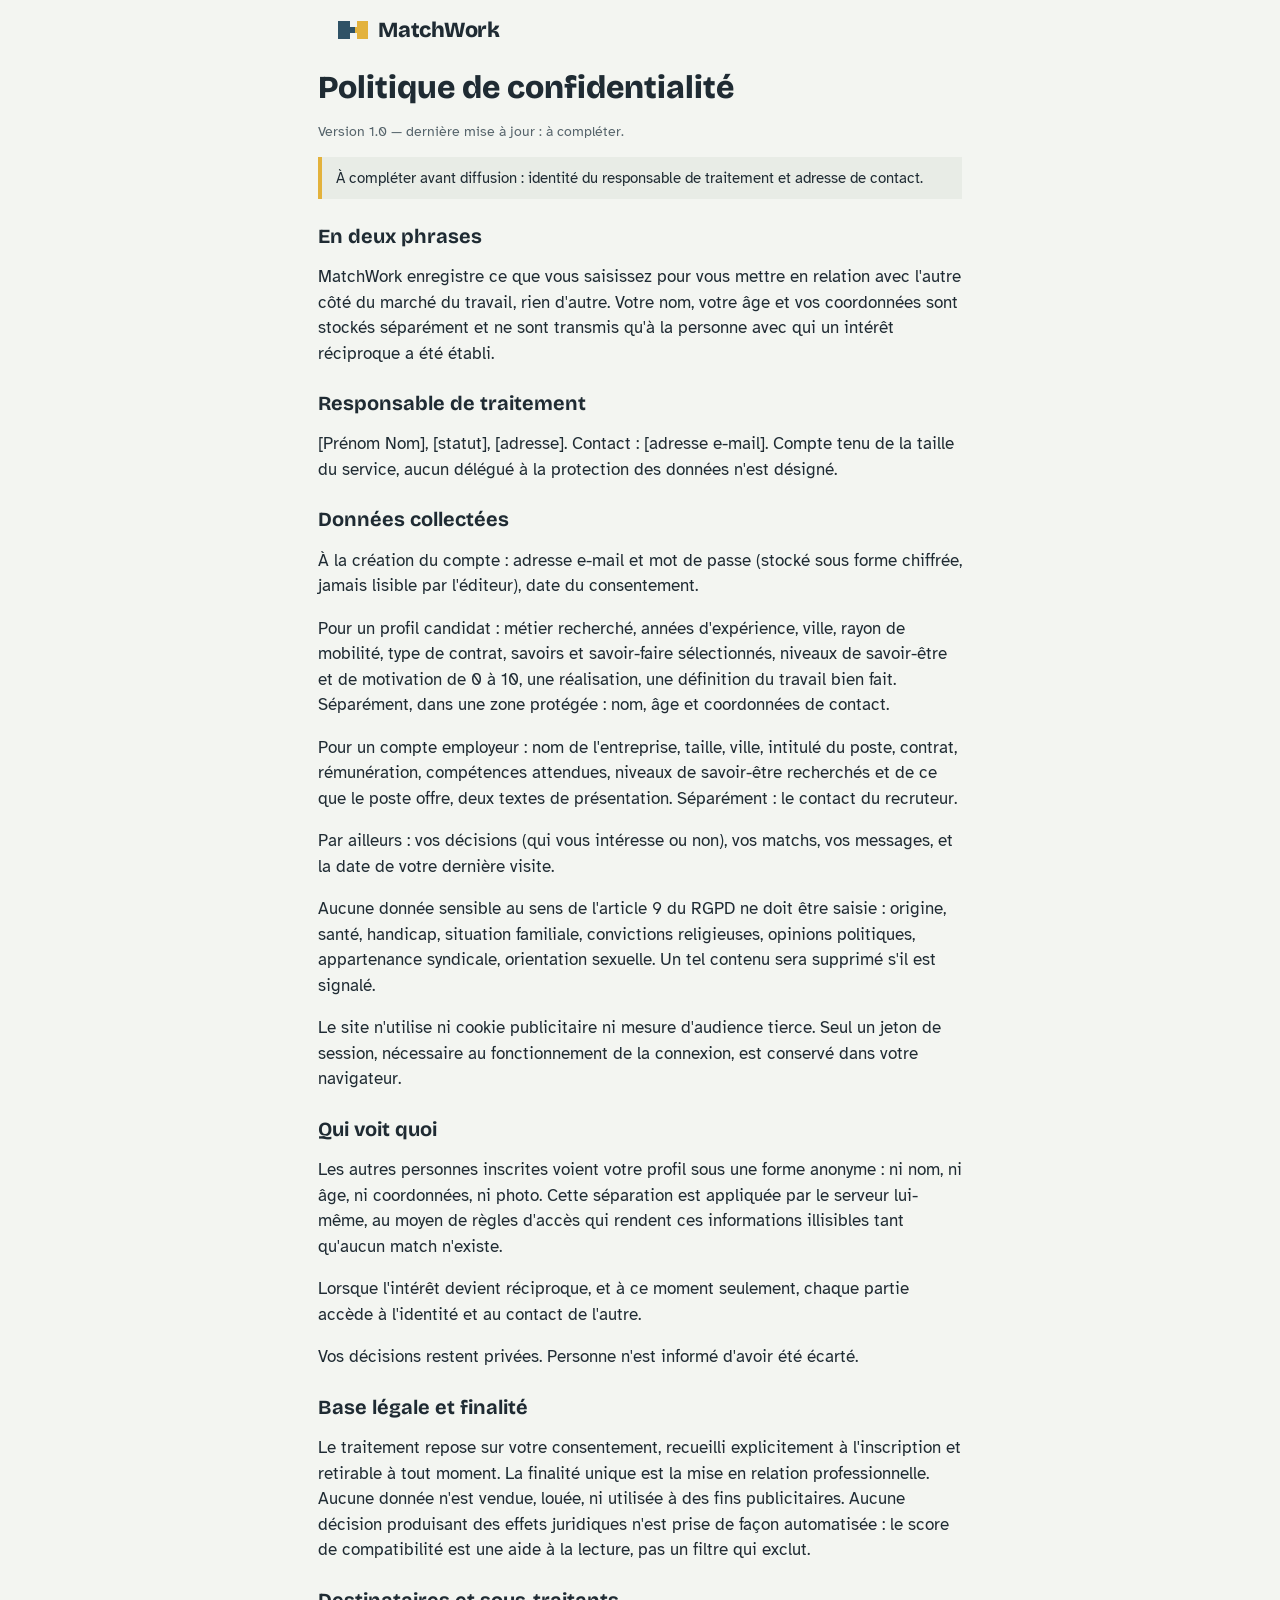
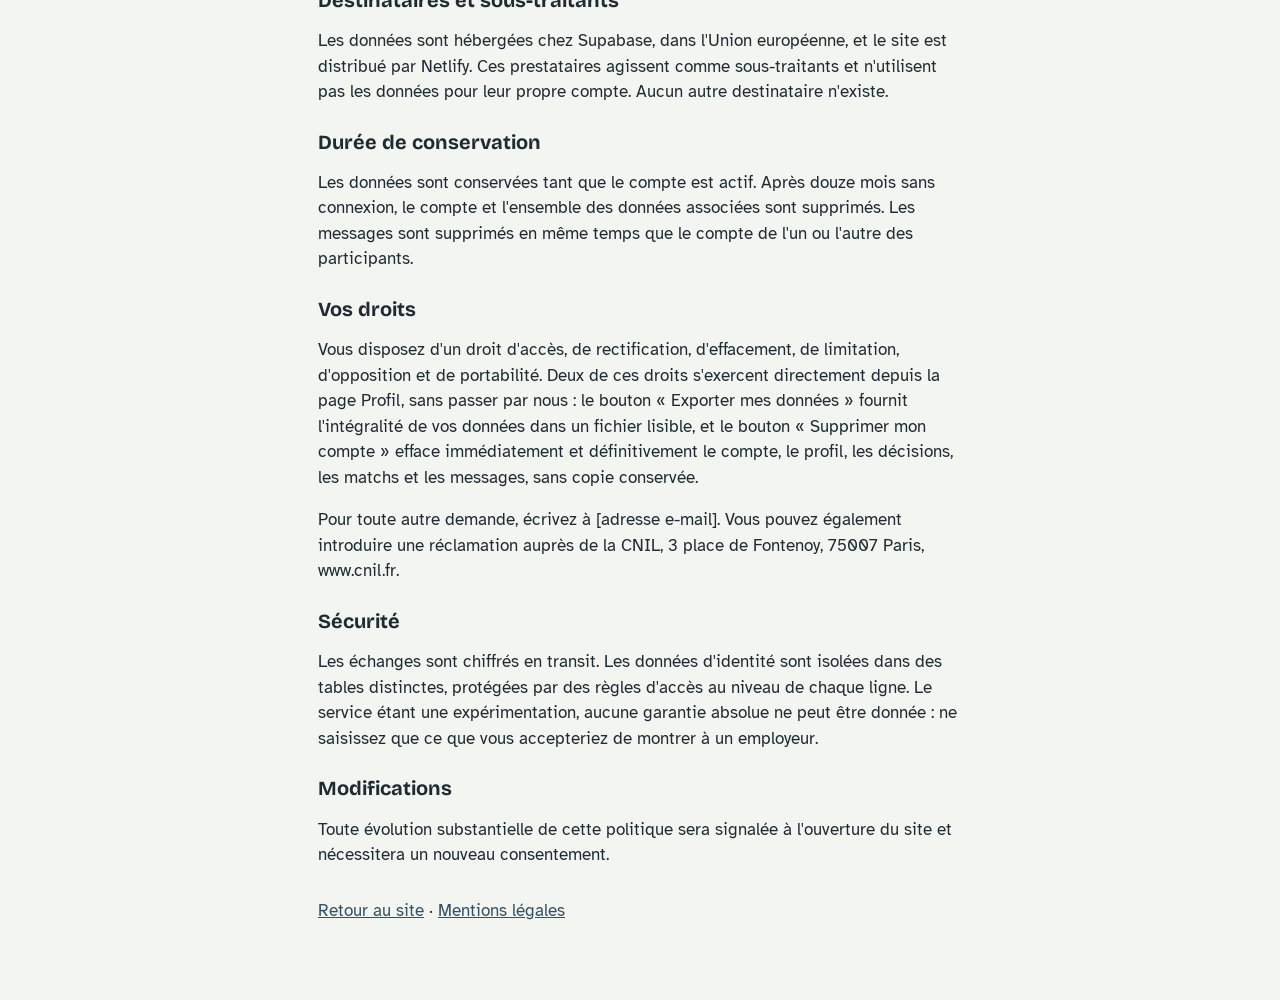
==== confidentialite.html @ 82b7e0cb "Add files via upload" ====
<!DOCTYPE html>
<html lang="fr">
<head>
<meta charset="utf-8">
<meta name="viewport" content="width=device-width, initial-scale=1, viewport-fit=cover">
<meta name="theme-color" content="#2F5266">
<title>Politique de confidentialité — MatchWork</title>
<link rel="preconnect" href="https://fonts.googleapis.com">
<link rel="preconnect" href="https://fonts.gstatic.com" crossorigin>
<link href="https://fonts.googleapis.com/css2?family=Bricolage+Grotesque:opsz,wght@12..96,700;12..96,800&family=Atkinson+Hyperlegible:wght@400;700&display=swap" rel="stylesheet">
<link rel="stylesheet" href="style.css">
</head>
<body>
<header class="bar"><a class="logo" href="index.html" style="text-decoration:none;color:inherit">
  <svg viewBox="0 0 30 22" aria-hidden="true"><path d="M0 2h12v6h5v6h-5v6H0z" fill="var(--steel)"/><path d="M30 2H19v6h-2v6h2v6h11z" fill="var(--sawdust)"/></svg>
  MatchWork</a></header>

<main class="legal">
<h1>Politique de confidentialité</h1>
<p class="maj">Version 1.0 — dernière mise à jour : <!-- DATE -->à compléter.</p>

<div class="todo">À compléter avant diffusion : identité du responsable de traitement et adresse de contact.</div>

<h2>En deux phrases</h2>
<p>MatchWork enregistre ce que vous saisissez pour vous mettre en relation avec l'autre côté du marché du travail, rien d'autre. Votre nom, votre âge et vos coordonnées sont stockés séparément et ne sont transmis qu'à la personne avec qui un intérêt réciproque a été établi.</p>

<h2>Responsable de traitement</h2>
<p>[Prénom Nom], [statut], [adresse]. Contact : [adresse e-mail]. Compte tenu de la taille du service, aucun délégué à la protection des données n'est désigné.</p>

<h2>Données collectées</h2>
<p>À la création du compte : adresse e-mail et mot de passe (stocké sous forme chiffrée, jamais lisible par l'éditeur), date du consentement.</p>
<p>Pour un profil candidat : métier recherché, années d'expérience, ville, rayon de mobilité, type de contrat, savoirs et savoir-faire sélectionnés, niveaux de savoir-être et de motivation de 0 à 10, une réalisation, une définition du travail bien fait. Séparément, dans une zone protégée : nom, âge et coordonnées de contact.</p>
<p>Pour un compte employeur : nom de l'entreprise, taille, ville, intitulé du poste, contrat, rémunération, compétences attendues, niveaux de savoir-être recherchés et de ce que le poste offre, deux textes de présentation. Séparément : le contact du recruteur.</p>
<p>Par ailleurs : vos décisions (qui vous intéresse ou non), vos matchs, vos messages, et la date de votre dernière visite.</p>
<p>Aucune donnée sensible au sens de l'article 9 du RGPD ne doit être saisie : origine, santé, handicap, situation familiale, convictions religieuses, opinions politiques, appartenance syndicale, orientation sexuelle. Un tel contenu sera supprimé s'il est signalé.</p>
<p>Le site n'utilise ni cookie publicitaire ni mesure d'audience tierce. Seul un jeton de session, nécessaire au fonctionnement de la connexion, est conservé dans votre navigateur.</p>

<h2>Qui voit quoi</h2>
<p>Les autres personnes inscrites voient votre profil sous une forme anonyme : ni nom, ni âge, ni coordonnées, ni photo. Cette séparation est appliquée par le serveur lui-même, au moyen de règles d'accès qui rendent ces informations illisibles tant qu'aucun match n'existe.</p>
<p>Lorsque l'intérêt devient réciproque, et à ce moment seulement, chaque partie accède à l'identité et au contact de l'autre.</p>
<p>Vos décisions restent privées. Personne n'est informé d'avoir été écarté.</p>

<h2>Base légale et finalité</h2>
<p>Le traitement repose sur votre consentement, recueilli explicitement à l'inscription et retirable à tout moment. La finalité unique est la mise en relation professionnelle. Aucune donnée n'est vendue, louée, ni utilisée à des fins publicitaires. Aucune décision produisant des effets juridiques n'est prise de façon automatisée : le score de compatibilité est une aide à la lecture, pas un filtre qui exclut.</p>

<h2>Destinataires et sous-traitants</h2>
<p>Les données sont hébergées chez Supabase, dans l'Union européenne, et le site est distribué par Netlify. Ces prestataires agissent comme sous-traitants et n'utilisent pas les données pour leur propre compte. Aucun autre destinataire n'existe.</p>

<h2>Durée de conservation</h2>
<p>Les données sont conservées tant que le compte est actif. Après douze mois sans connexion, le compte et l'ensemble des données associées sont supprimés. Les messages sont supprimés en même temps que le compte de l'un ou l'autre des participants.</p>

<h2>Vos droits</h2>
<p>Vous disposez d'un droit d'accès, de rectification, d'effacement, de limitation, d'opposition et de portabilité. Deux de ces droits s'exercent directement depuis la page Profil, sans passer par nous : le bouton « Exporter mes données » fournit l'intégralité de vos données dans un fichier lisible, et le bouton « Supprimer mon compte » efface immédiatement et définitivement le compte, le profil, les décisions, les matchs et les messages, sans copie conservée.</p>
<p>Pour toute autre demande, écrivez à [adresse e-mail]. Vous pouvez également introduire une réclamation auprès de la CNIL, 3 place de Fontenoy, 75007 Paris, www.cnil.fr.</p>

<h2>Sécurité</h2>
<p>Les échanges sont chiffrés en transit. Les données d'identité sont isolées dans des tables distinctes, protégées par des règles d'accès au niveau de chaque ligne. Le service étant une expérimentation, aucune garantie absolue ne peut être donnée : ne saisissez que ce que vous accepteriez de montrer à un employeur.</p>

<h2>Modifications</h2>
<p>Toute évolution substantielle de cette politique sera signalée à l'ouverture du site et nécessitera un nouveau consentement.</p>

<p style="margin-top:30px"><a href="index.html">Retour au site</a> · <a href="mentions-legales.html">Mentions légales</a></p>
</main>
</body>
</html>
---- style.css ----
:root{
  --paper:#F3F5F1;--ink:#1F2B33;--steel:#2F5266;--sawdust:#E3B23C;--pine:#3E6B4F;--rust:#A6452E;
  --line:#D3D8D0;--card:#FFFFFF;--muted:#56646B;--chip:#E8ECE6;
  --dim1:#2F5266;--dim2:#3E6B4F;--dim3:#A6452E;
  box-sizing:border-box;
  padding-top:env(safe-area-inset-top,0px);padding-bottom:env(safe-area-inset-bottom,0px);
}
@media (prefers-color-scheme: dark){
  :root:not([data-theme="light"]){
    --paper:#131A1F;--ink:#E7ECEA;--steel:#86AFC5;--sawdust:#E9C25A;--pine:#7DAE8E;--rust:#E2826A;
    --line:#2B3740;--card:#1B242B;--muted:#9EABB1;--chip:#243039;
    --dim1:#86AFC5;--dim2:#7DAE8E;--dim3:#E2826A;
  }
}
:root[data-theme="dark"]{
  --paper:#131A1F;--ink:#E7ECEA;--steel:#86AFC5;--sawdust:#E9C25A;--pine:#7DAE8E;--rust:#E2826A;
  --line:#2B3740;--card:#1B242B;--muted:#9EABB1;--chip:#243039;
  --dim1:#86AFC5;--dim2:#7DAE8E;--dim3:#E2826A;
}
*,*::before,*::after{box-sizing:border-box}
html{height:100%;scroll-padding-top:env(safe-area-inset-top,0px)}
body{margin:0;min-height:100%;background:var(--paper);color:var(--ink);
  font-family:"Atkinson Hyperlegible",system-ui,-apple-system,"Segoe UI",sans-serif;font-size:17px;line-height:1.5}
h1,h2,h3,h4{font-family:"Bricolage Grotesque","Atkinson Hyperlegible",system-ui,sans-serif;line-height:1.12;margin:0}
a{color:var(--steel)}
button,input,select,textarea{font:inherit;color:inherit}
:focus-visible{outline:3px solid var(--sawdust);outline-offset:2px}
code{background:var(--chip);padding:1px 5px;border-radius:4px;font-size:.9em}

.wrap{max-width:600px;margin:0 auto;padding:0 18px 116px}
header.bar{display:flex;align-items:center;justify-content:space-between;padding:14px 18px;max-width:640px;margin:0 auto}
.logo{display:flex;align-items:center;gap:10px;font-family:"Bricolage Grotesque",sans-serif;font-weight:800;font-size:1.35rem;letter-spacing:-.01em;background:none;border:0;padding:0;cursor:pointer}
.logo svg{width:30px;height:22px}
.linkbtn{background:none;border:0;color:var(--steel);text-decoration:underline;text-underline-offset:3px;cursor:pointer;padding:6px 0;font-size:.95rem}
.foot{text-align:center;color:var(--muted);font-size:.85rem;padding:0 18px 92px;max-width:640px;margin:0 auto}

/* Accueil */
.hero{padding:22px 0 8px}
.hero h1{font-size:clamp(2.1rem,8vw,3.1rem);font-weight:800;letter-spacing:-.025em;max-width:14ch}
.hero p{color:var(--muted);max-width:42ch;margin:16px 0 22px;font-size:1.05rem}
.joint{display:block;width:100%;max-width:320px;height:auto;margin:6px 0 22px}
.triad{margin:26px 0 0;display:grid;gap:12px}
@media(min-width:560px){.triad{grid-template-columns:repeat(3,1fr)}}
.triad div{border-top:4px solid var(--dim);padding:10px 2px 0}
.triad b{font-family:"Bricolage Grotesque",sans-serif;font-size:1.05rem}
.triad span{display:block;color:var(--muted);font-size:.92rem;margin-top:2px}
.choices{display:grid;gap:12px}
@media(min-width:560px){.choices{grid-template-columns:1fr 1fr}}
.bigbtn{display:flex;flex-direction:column;align-items:flex-start;gap:2px;text-align:left;padding:18px 20px;border-radius:14px;border:2px solid var(--ink);background:var(--card);cursor:pointer}
.bigbtn strong{font-family:"Bricolage Grotesque",sans-serif;font-size:1.22rem}
.bigbtn span{color:var(--muted);font-size:.95rem}
.bigbtn.primary{background:var(--steel);border-color:var(--steel);color:#fff}
.bigbtn.primary span{color:rgba(255,255,255,.86)}

/* Connexion */
.authbox{margin-top:30px;background:var(--card);border:1.5px solid var(--line);border-radius:16px;padding:20px}
.segmented{display:flex;gap:6px;margin-bottom:16px;background:var(--chip);padding:4px;border-radius:12px}
.segmented button{flex:1;padding:9px;border:0;background:none;border-radius:9px;font-weight:700;cursor:pointer;color:var(--muted)}
.segmented button[aria-selected="true"]{background:var(--card);color:var(--ink);box-shadow:0 1px 3px rgba(0,0,0,.1)}
.check{display:flex;gap:10px;align-items:flex-start;font-size:.92rem;color:var(--muted)}
.check input{margin-top:3px;width:20px;height:20px;flex:none}

/* Formulaires */
.pagetitle{font-size:1.7rem;font-weight:800;margin:10px 0 6px;letter-spacing:-.015em}
.lead{color:var(--muted);margin:0 0 18px}
form.pf{display:grid;gap:18px}
label.f{display:grid;gap:6px;font-weight:700;font-size:.95rem}
label.f small{font-weight:400;color:var(--muted)}
input[type=text],input[type=number],input[type=email],input[type=password],select,textarea{width:100%;padding:12px 14px;border:1.5px solid var(--line);border-radius:10px;background:var(--card)}
textarea{min-height:74px;resize:vertical}
.row2{display:grid;grid-template-columns:1fr 1fr;gap:12px}
fieldset{border:0;padding:0;margin:0}
fieldset.dim{border-left:4px solid var(--dim);padding-left:12px}
legend{font-weight:700;font-size:1rem;font-family:"Bricolage Grotesque",sans-serif;margin-bottom:2px}
.dimhint{color:var(--muted);font-size:.9rem;margin:0 0 10px}
.private{border:1.5px dashed var(--line);border-radius:12px;padding:14px;display:grid;gap:12px}
.private-h{display:flex;align-items:center;gap:8px;font-size:.9rem;color:var(--muted)}
.chips{display:flex;flex-wrap:wrap;gap:8px}
.chip{border:1.5px solid var(--line);background:var(--card);border-radius:999px;padding:7px 13px;cursor:pointer;font-size:.92rem}
.chip[aria-pressed="true"]{background:var(--ink);color:var(--paper);border-color:var(--ink)}
.addchip{display:flex;gap:8px;margin-top:8px}
.addchip input{flex:1;padding:8px 12px}
.addchip button{padding:8px 14px;border-radius:10px;border:1.5px solid var(--steel);background:none;color:var(--steel);font-weight:700;cursor:pointer}
.submit{padding:15px;border-radius:12px;border:0;background:var(--steel);color:#fff;font-weight:700;font-size:1.05rem;cursor:pointer}
.submit:disabled{opacity:.6}
.ghost{padding:10px 16px;border-radius:10px;border:1.5px solid var(--steel);background:none;color:var(--steel);font-weight:700;cursor:pointer}
.danger{padding:10px 16px;border-radius:10px;border:1.5px solid var(--rust);background:none;color:var(--rust);font-weight:700;cursor:pointer}
.toolrow{display:flex;flex-wrap:wrap;gap:10px;margin-top:16px}
.rgpd{margin-top:36px;border-top:1.5px solid var(--line);padding-top:18px}
.rgpd h2{font-size:1.2rem;margin-bottom:6px}

/* Curseurs 0-10 */
.sliders{display:grid;gap:14px}
.sl-h{display:flex;justify-content:space-between;align-items:baseline;font-weight:700;font-size:.95rem}
.sl-h output{font-family:"Bricolage Grotesque",sans-serif;background:var(--chip);border-radius:6px;padding:1px 9px;min-width:34px;text-align:center}
.sl input[type=range]{width:100%;margin:6px 0 0;accent-color:var(--dim,var(--steel));height:28px}
.sl-s{display:block;color:var(--muted);font-size:.85rem}

/* Cartes */
.deck{position:relative;height:min(620px,calc(100dvh - 300px));min-height:470px;margin-top:6px}
.card{position:absolute;inset:0;background:var(--card);border:1.5px solid var(--line);border-radius:18px;padding:22px 20px;overflow:auto;touch-action:pan-y;user-select:none;-webkit-user-select:none}
.card.top{cursor:grab;z-index:2}
.card.under{transform:scale(.96) translateY(12px);opacity:.7;z-index:1}
.card.fly{transition:transform .35s ease,opacity .35s ease}
.card .code{font-family:"Bricolage Grotesque",sans-serif;font-size:.9rem;color:var(--muted)}
.card h2{font-size:1.55rem;font-weight:800;margin:4px 0 8px;letter-spacing:-.015em}
.meta{display:flex;flex-wrap:wrap;gap:6px 16px;color:var(--muted);font-size:.95rem;margin-bottom:12px}
.card h3{font-size:1rem;margin:16px 0 6px;display:flex;align-items:center;gap:8px;flex-wrap:wrap}
.card h3::before{content:"";width:10px;height:10px;border-radius:2px;background:var(--dim,var(--sawdust));flex:none}
.fitbox{display:grid;gap:7px;margin:0 0 14px;padding:12px;border-radius:12px;background:var(--chip)}
.fitbox .frow{display:grid;grid-template-columns:92px 1fr 44px;align-items:center;gap:10px;font-size:.88rem}
.fitbox .gauge{height:7px;background:var(--card);border-radius:4px;overflow:hidden}
.fitbox .gauge i{display:block;height:100%;background:var(--dim)}
.fitbox .tot{font-weight:700;font-size:.95rem;display:flex;justify-content:space-between;border-top:1.5px solid var(--line);padding-top:7px;margin-top:2px}
.tag{display:inline-block;padding:4px 10px;border-radius:6px;background:var(--chip);margin:0 6px 6px 0;font-size:.9rem}
.tag.hit{background:var(--pine);color:#fff}
.bars{display:grid;gap:6px}
.bar{display:grid;grid-template-columns:1fr 96px 20px;align-items:center;gap:8px;font-size:.88rem}
.bar .bt{position:relative;height:8px;background:var(--chip);border-radius:4px}
.bar .bt i{display:block;height:100%;background:var(--steel);border-radius:4px}
.bar .bt u{position:absolute;top:-3px;width:2px;height:14px;background:var(--rust)}
.bar b{text-align:right;font-size:.85rem}
.quote{margin:0;padding-left:12px;border-left:3px solid var(--sawdust)}
.masked{margin-top:16px;display:flex;gap:8px;align-items:flex-start;font-size:.88rem;color:var(--muted)}
.stamp{position:absolute;top:22px;padding:6px 12px;border:3px solid;border-radius:8px;font-family:"Bricolage Grotesque",sans-serif;font-weight:800;font-size:1.2rem;opacity:0;pointer-events:none;background:var(--card)}
.stamp.yes{right:18px;color:var(--pine);transform:rotate(8deg)}
.stamp.no{left:18px;color:var(--rust);transform:rotate(-8deg)}
.actions{display:flex;justify-content:center;gap:18px;margin-top:18px}
.act{display:flex;align-items:center;gap:8px;padding:13px 22px;border-radius:999px;border:2px solid var(--ink);background:var(--card);font-weight:700;cursor:pointer}
.act.yes{background:var(--pine);border-color:var(--pine);color:#fff}
.hint{text-align:center;color:var(--muted);font-size:.85rem;margin-top:10px}
.empty{text-align:center;padding:56px 10px;color:var(--muted)}
.empty h2{color:var(--ink);font-size:1.4rem;margin-bottom:8px}

/* Matchs */
.match{background:var(--card);border:1.5px solid var(--line);border-radius:14px;padding:16px;margin-bottom:12px}
.match h3{font-size:1.2rem;margin-bottom:4px}
.reveal{margin-top:12px;padding:12px;border-radius:10px;background:var(--chip);display:grid;gap:3px;font-size:.95rem}
.reveal b{font-family:"Bricolage Grotesque",sans-serif}
.small{font-size:.88rem;color:var(--muted);font-weight:400}
.thread{margin-top:12px;display:grid;gap:8px}
.msg{max-width:85%;padding:9px 13px;border-radius:12px;font-size:.95rem}
.msg.me{justify-self:end;background:var(--steel);color:#fff;border-bottom-right-radius:4px}
.msg.them{justify-self:start;background:var(--chip);border-bottom-left-radius:4px}
.msgform{display:flex;gap:8px;margin-top:10px}
.msgform input{flex:1}
.msgform button{padding:0 18px;border-radius:10px;border:0;background:var(--steel);color:#fff;font-weight:700;cursor:pointer}

/* Navigation */
nav.tabs{position:fixed;left:0;right:0;bottom:0;background:var(--card);border-top:1.5px solid var(--line);padding-bottom:env(safe-area-inset-bottom,0px);z-index:20}
nav.tabs>div{display:flex;max-width:640px;margin:0 auto}
nav.tabs button{flex:1;background:none;border:0;padding:12px 4px 14px;font-weight:700;font-size:.92rem;color:var(--muted);cursor:pointer;position:relative}
nav.tabs button[aria-current="page"]{color:var(--ink)}
nav.tabs button[aria-current="page"]::after{content:"";position:absolute;top:0;left:25%;right:25%;height:3px;background:var(--sawdust);border-radius:0 0 3px 3px}

/* Modale et toast */
.modal{position:fixed;inset:0;background:rgba(15,22,27,.72);display:grid;place-items:center;padding:20px;z-index:50}
.modal .box{background:var(--card);border-radius:18px;padding:26px 22px;max-width:400px;width:100%;text-align:center}
.modal h2{font-size:1.9rem;font-weight:800;margin:6px 0 8px}
.modal p{color:var(--muted);margin:0 0 18px}
.fit{width:220px;height:90px;display:block;margin:0 auto}
.fit .left{animation:slide 1s cubic-bezier(.2,.8,.2,1) .15s both}
@keyframes slide{from{transform:translateX(-46px)}to{transform:translateX(0)}}
.toast{position:fixed;left:50%;bottom:calc(84px + env(safe-area-inset-bottom,0px));transform:translateX(-50%);background:var(--ink);color:var(--paper);padding:10px 16px;border-radius:10px;font-size:.92rem;z-index:60;max-width:90vw;text-align:center}
@media (prefers-reduced-motion: reduce){.fit .left{animation:none}.card.fly{transition:none}}

/* Pages légales */
.legal{max-width:680px;margin:0 auto;padding:10px 18px 60px}
.legal h1{font-size:2rem;font-weight:800;margin-bottom:6px}
.legal h2{font-size:1.25rem;margin:26px 0 8px}
.legal p,.legal li{color:var(--ink)}
.legal .maj{color:var(--muted);font-size:.9rem}
.legal .todo{background:var(--chip);border-left:4px solid var(--sawdust);padding:10px 14px;margin:14px 0;font-size:.92rem}
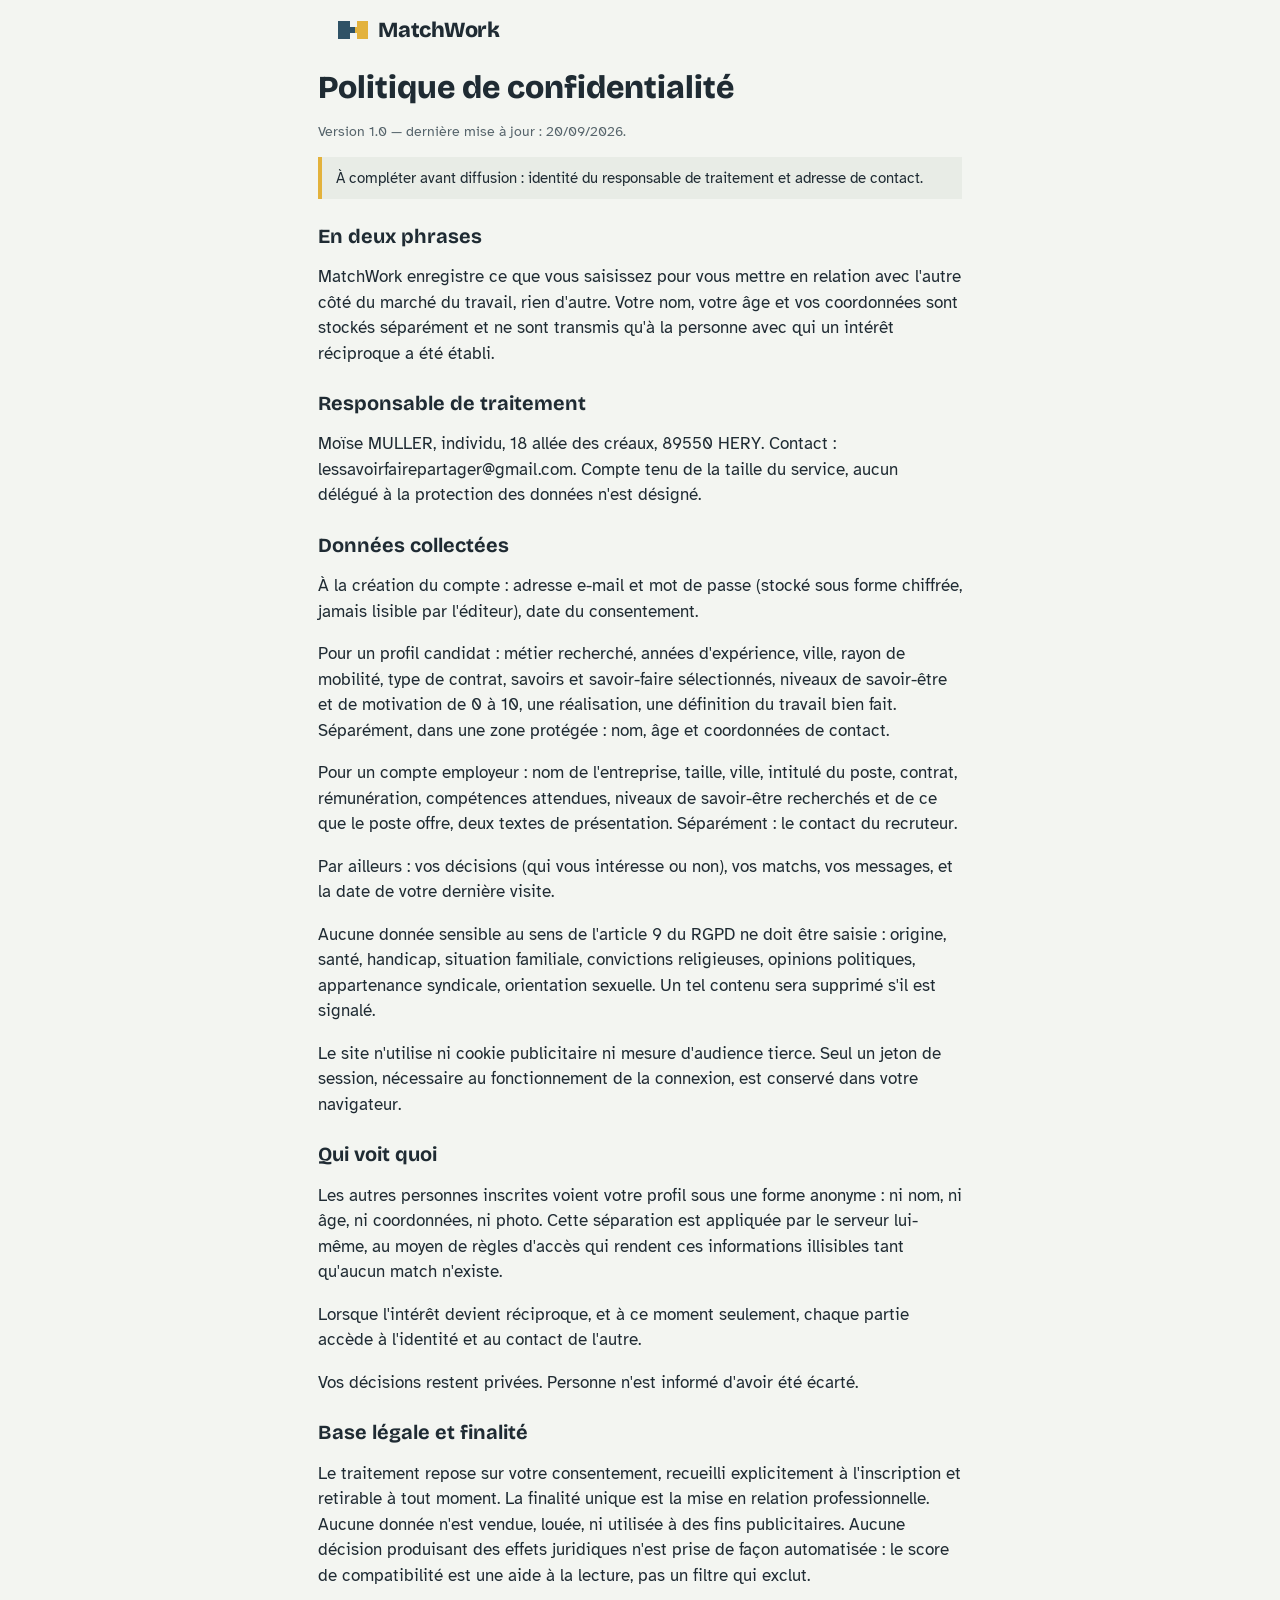
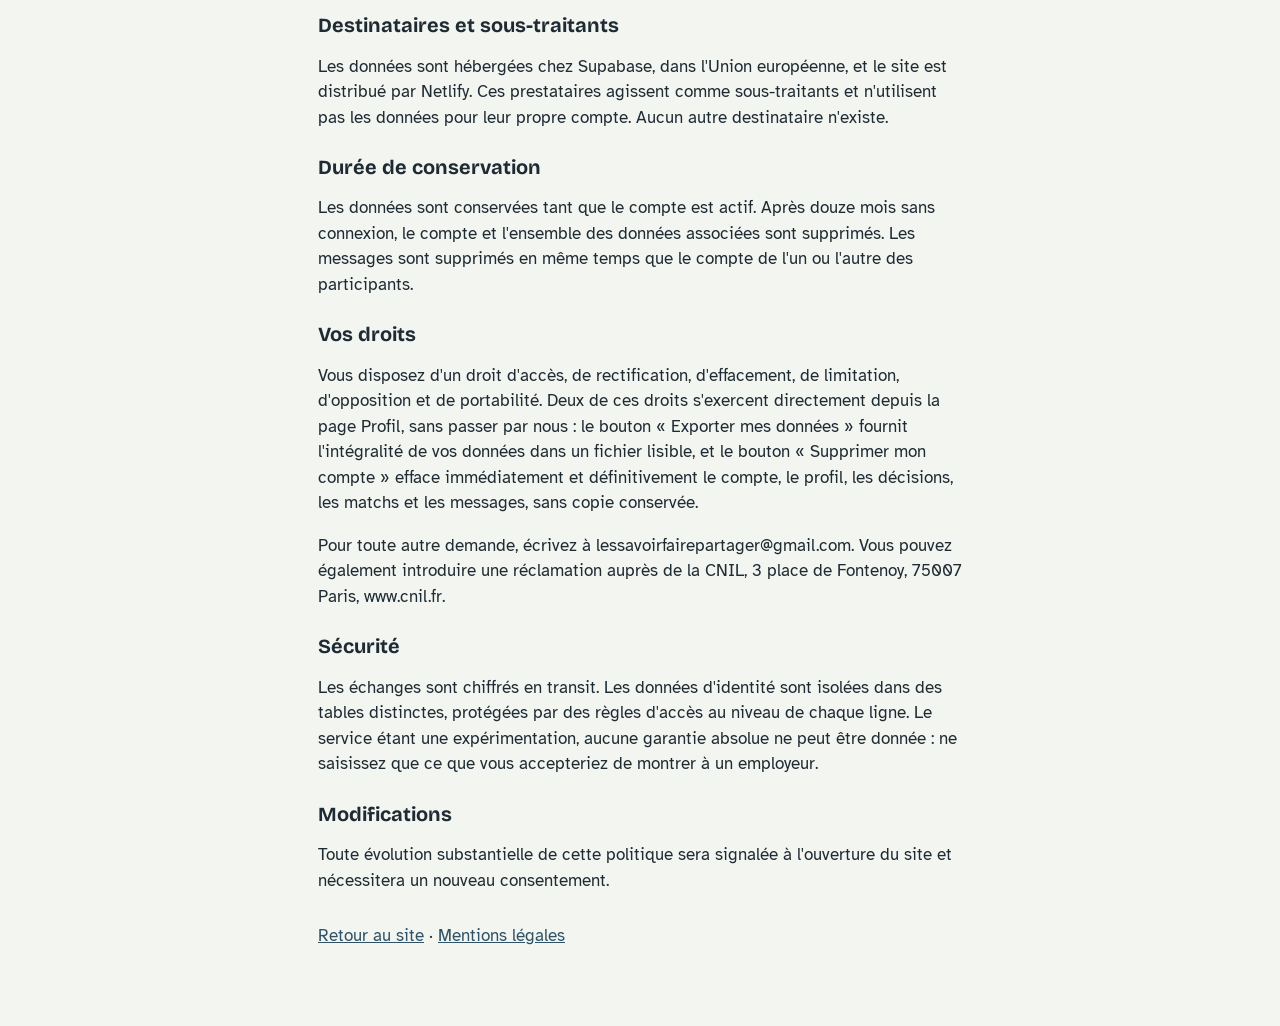
==== commit 2faf29d1: "Update privacy policy with specific contact details" ====
--- a/confidentialite.html
+++ b/confidentialite.html
@@ -17,7 +17,7 @@
 
 <main class="legal">
 <h1>Politique de confidentialité</h1>
-<p class="maj">Version 1.0 — dernière mise à jour : <!-- DATE -->à compléter.</p>
+<p class="maj">Version 1.0 — dernière mise à jour : 20/09/2026.</p>
 
 <div class="todo">À compléter avant diffusion : identité du responsable de traitement et adresse de contact.</div>
 
@@ -25,7 +25,7 @@
 <p>MatchWork enregistre ce que vous saisissez pour vous mettre en relation avec l'autre côté du marché du travail, rien d'autre. Votre nom, votre âge et vos coordonnées sont stockés séparément et ne sont transmis qu'à la personne avec qui un intérêt réciproque a été établi.</p>
 
 <h2>Responsable de traitement</h2>
-<p>[Prénom Nom], [statut], [adresse]. Contact : [adresse e-mail]. Compte tenu de la taille du service, aucun délégué à la protection des données n'est désigné.</p>
+<p>Moïse MULLER, individu, 18 allée des créaux, 89550 HERY. Contact : lessavoirfairepartager@gmail.com. Compte tenu de la taille du service, aucun délégué à la protection des données n'est désigné.</p>
 
 <h2>Données collectées</h2>
 <p>À la création du compte : adresse e-mail et mot de passe (stocké sous forme chiffrée, jamais lisible par l'éditeur), date du consentement.</p>
@@ -51,7 +51,7 @@
 
 <h2>Vos droits</h2>
 <p>Vous disposez d'un droit d'accès, de rectification, d'effacement, de limitation, d'opposition et de portabilité. Deux de ces droits s'exercent directement depuis la page Profil, sans passer par nous : le bouton « Exporter mes données » fournit l'intégralité de vos données dans un fichier lisible, et le bouton « Supprimer mon compte » efface immédiatement et définitivement le compte, le profil, les décisions, les matchs et les messages, sans copie conservée.</p>
-<p>Pour toute autre demande, écrivez à [adresse e-mail]. Vous pouvez également introduire une réclamation auprès de la CNIL, 3 place de Fontenoy, 75007 Paris, www.cnil.fr.</p>
+<p>Pour toute autre demande, écrivez à lessavoirfairepartager@gmail.com. Vous pouvez également introduire une réclamation auprès de la CNIL, 3 place de Fontenoy, 75007 Paris, www.cnil.fr.</p>
 
 <h2>Sécurité</h2>
 <p>Les échanges sont chiffrés en transit. Les données d'identité sont isolées dans des tables distinctes, protégées par des règles d'accès au niveau de chaque ligne. Le service étant une expérimentation, aucune garantie absolue ne peut être donnée : ne saisissez que ce que vous accepteriez de montrer à un employeur.</p>
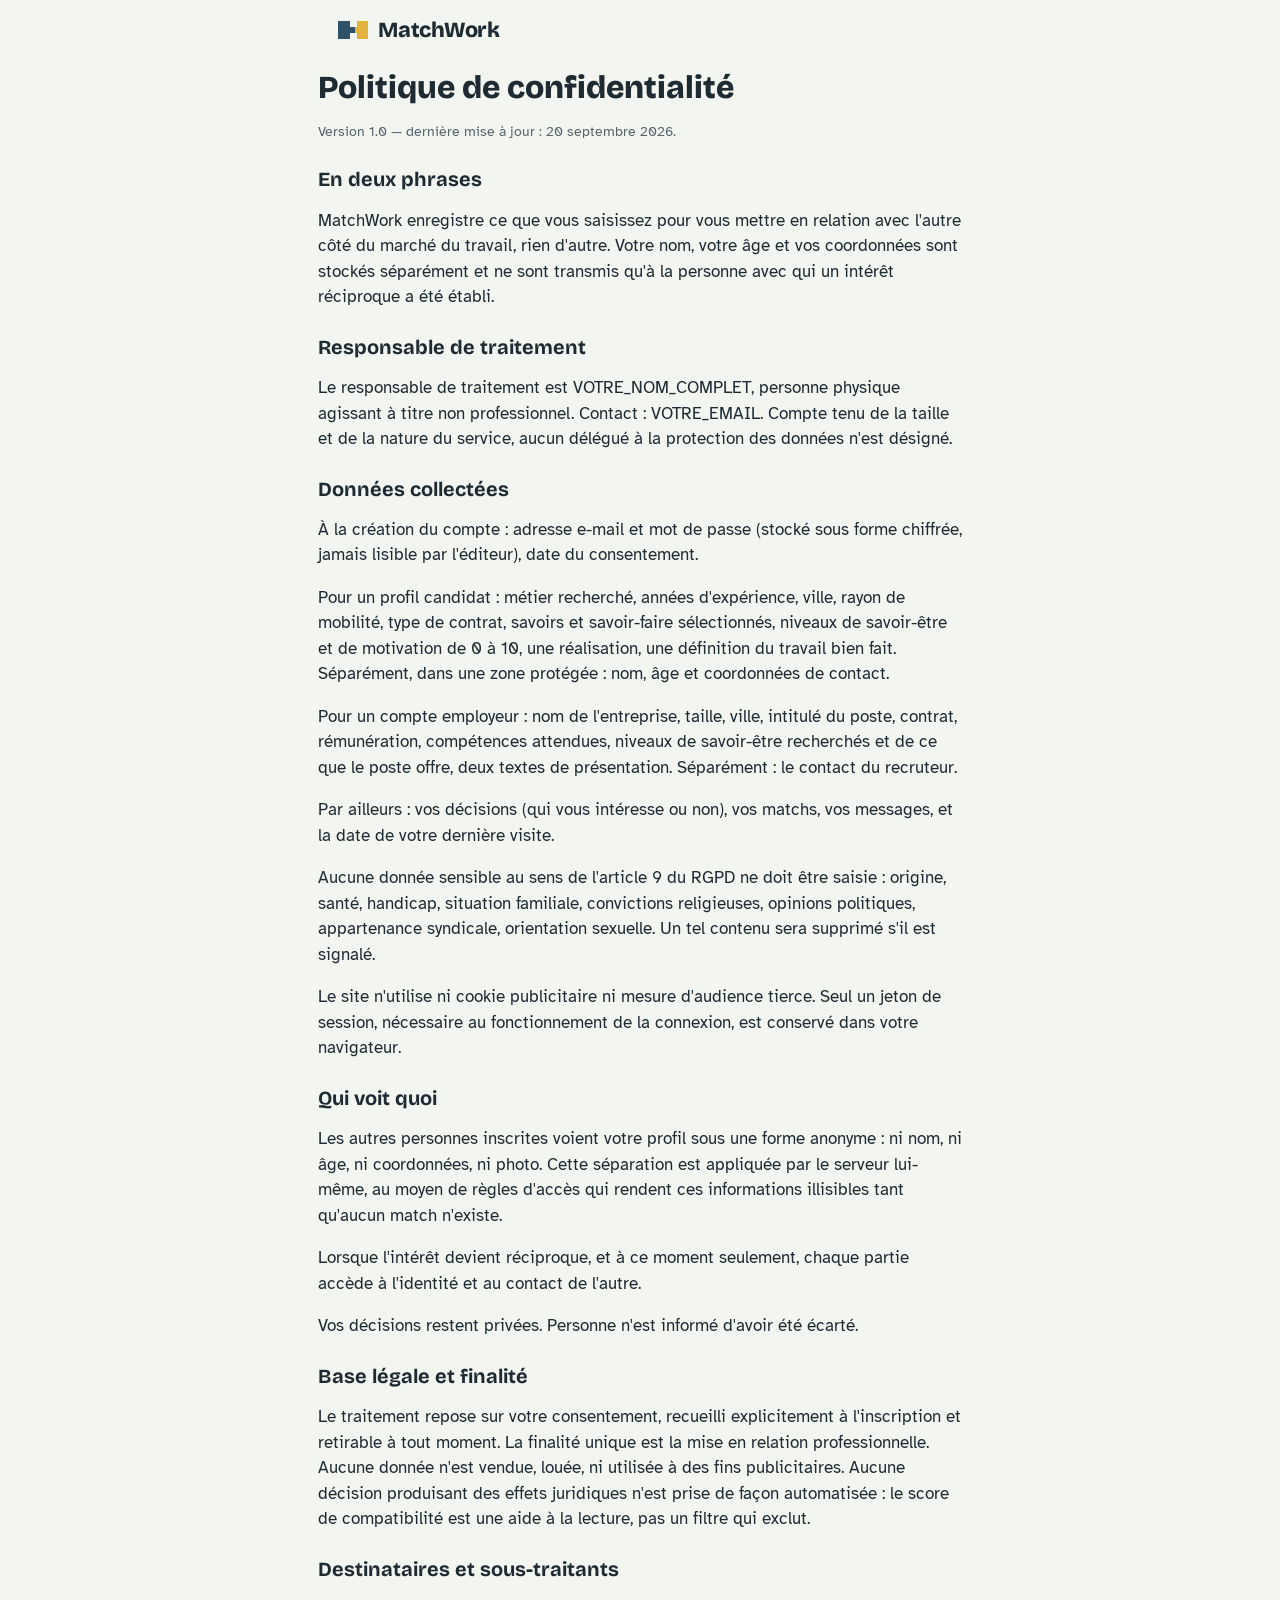
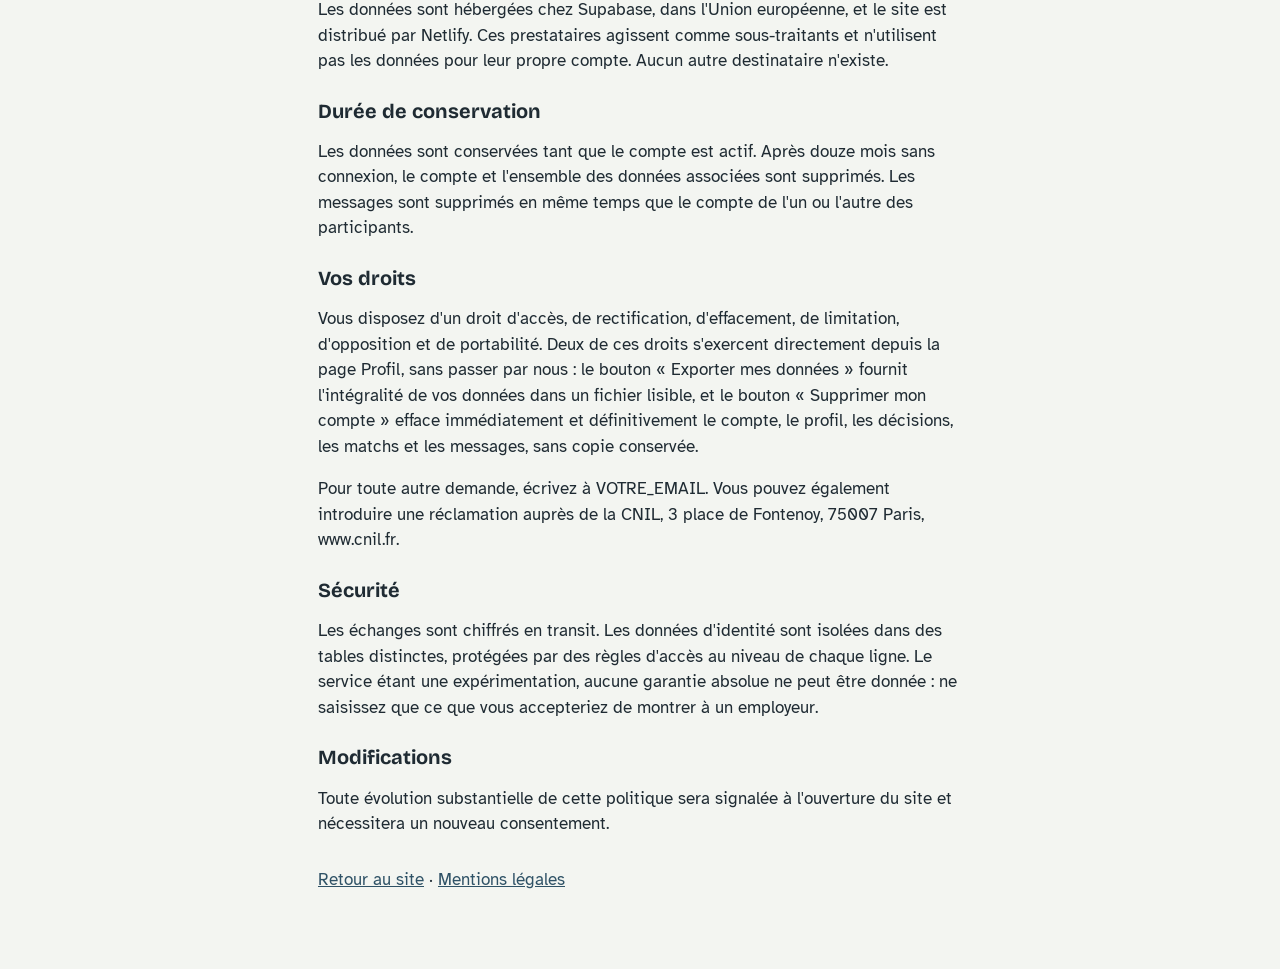
==== commit 51c7b6e7: "Add files via upload" ====
--- a/confidentialite.html
+++ b/confidentialite.html
@@ -17,15 +17,14 @@
 
 <main class="legal">
 <h1>Politique de confidentialité</h1>
-<p class="maj">Version 1.0 — dernière mise à jour : 20/09/2026.</p>
+<p class="maj">Version 1.0 — dernière mise à jour : 20 septembre 2026.</p>
 
-<div class="todo">À compléter avant diffusion : identité du responsable de traitement et adresse de contact.</div>
 
 <h2>En deux phrases</h2>
 <p>MatchWork enregistre ce que vous saisissez pour vous mettre en relation avec l'autre côté du marché du travail, rien d'autre. Votre nom, votre âge et vos coordonnées sont stockés séparément et ne sont transmis qu'à la personne avec qui un intérêt réciproque a été établi.</p>
 
 <h2>Responsable de traitement</h2>
-<p>Moïse MULLER, individu, 18 allée des créaux, 89550 HERY. Contact : lessavoirfairepartager@gmail.com. Compte tenu de la taille du service, aucun délégué à la protection des données n'est désigné.</p>
+<p>Le responsable de traitement est VOTRE_NOM_COMPLET, personne physique agissant à titre non professionnel. Contact : VOTRE_EMAIL. Compte tenu de la taille et de la nature du service, aucun délégué à la protection des données n'est désigné.</p>
 
 <h2>Données collectées</h2>
 <p>À la création du compte : adresse e-mail et mot de passe (stocké sous forme chiffrée, jamais lisible par l'éditeur), date du consentement.</p>
@@ -51,7 +50,7 @@
 
 <h2>Vos droits</h2>
 <p>Vous disposez d'un droit d'accès, de rectification, d'effacement, de limitation, d'opposition et de portabilité. Deux de ces droits s'exercent directement depuis la page Profil, sans passer par nous : le bouton « Exporter mes données » fournit l'intégralité de vos données dans un fichier lisible, et le bouton « Supprimer mon compte » efface immédiatement et définitivement le compte, le profil, les décisions, les matchs et les messages, sans copie conservée.</p>
-<p>Pour toute autre demande, écrivez à lessavoirfairepartager@gmail.com. Vous pouvez également introduire une réclamation auprès de la CNIL, 3 place de Fontenoy, 75007 Paris, www.cnil.fr.</p>
+<p>Pour toute autre demande, écrivez à VOTRE_EMAIL. Vous pouvez également introduire une réclamation auprès de la CNIL, 3 place de Fontenoy, 75007 Paris, www.cnil.fr.</p>
 
 <h2>Sécurité</h2>
 <p>Les échanges sont chiffrés en transit. Les données d'identité sont isolées dans des tables distinctes, protégées par des règles d'accès au niveau de chaque ligne. Le service étant une expérimentation, aucune garantie absolue ne peut être donnée : ne saisissez que ce que vous accepteriez de montrer à un employeur.</p>
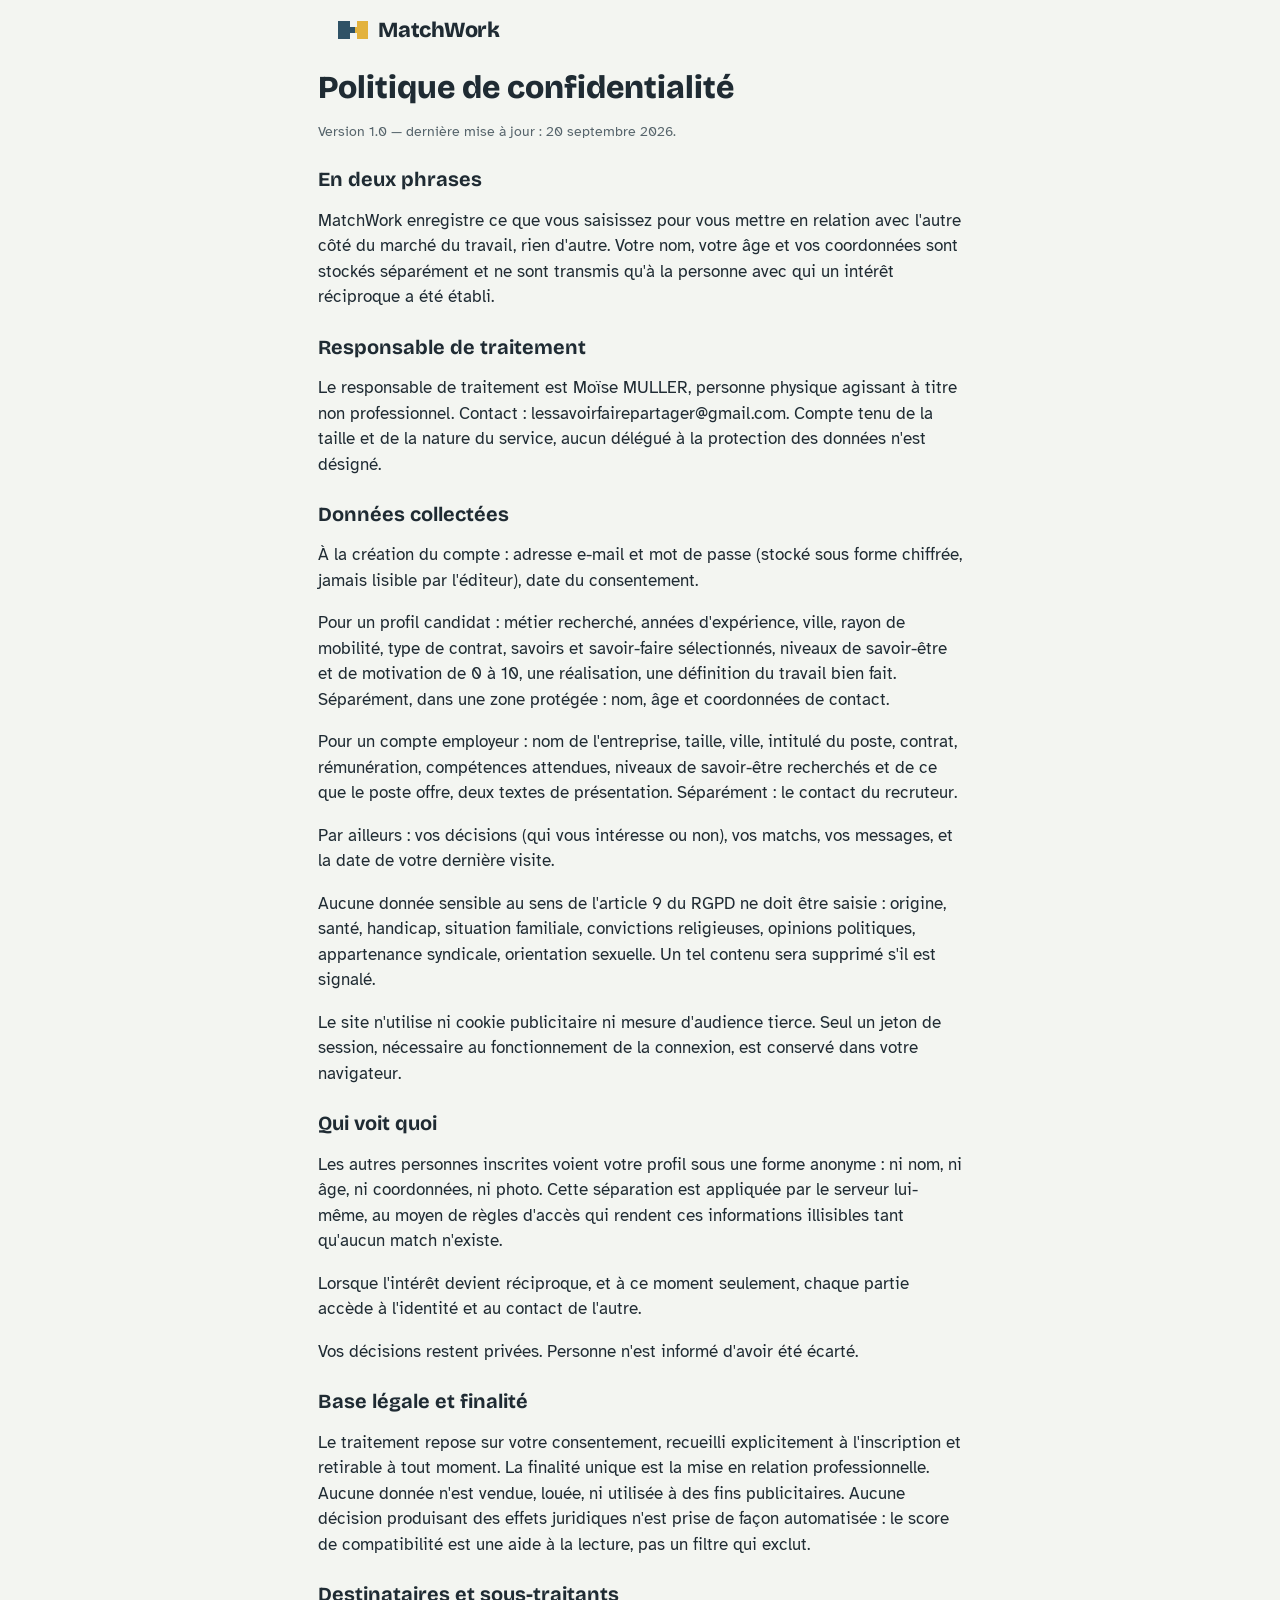
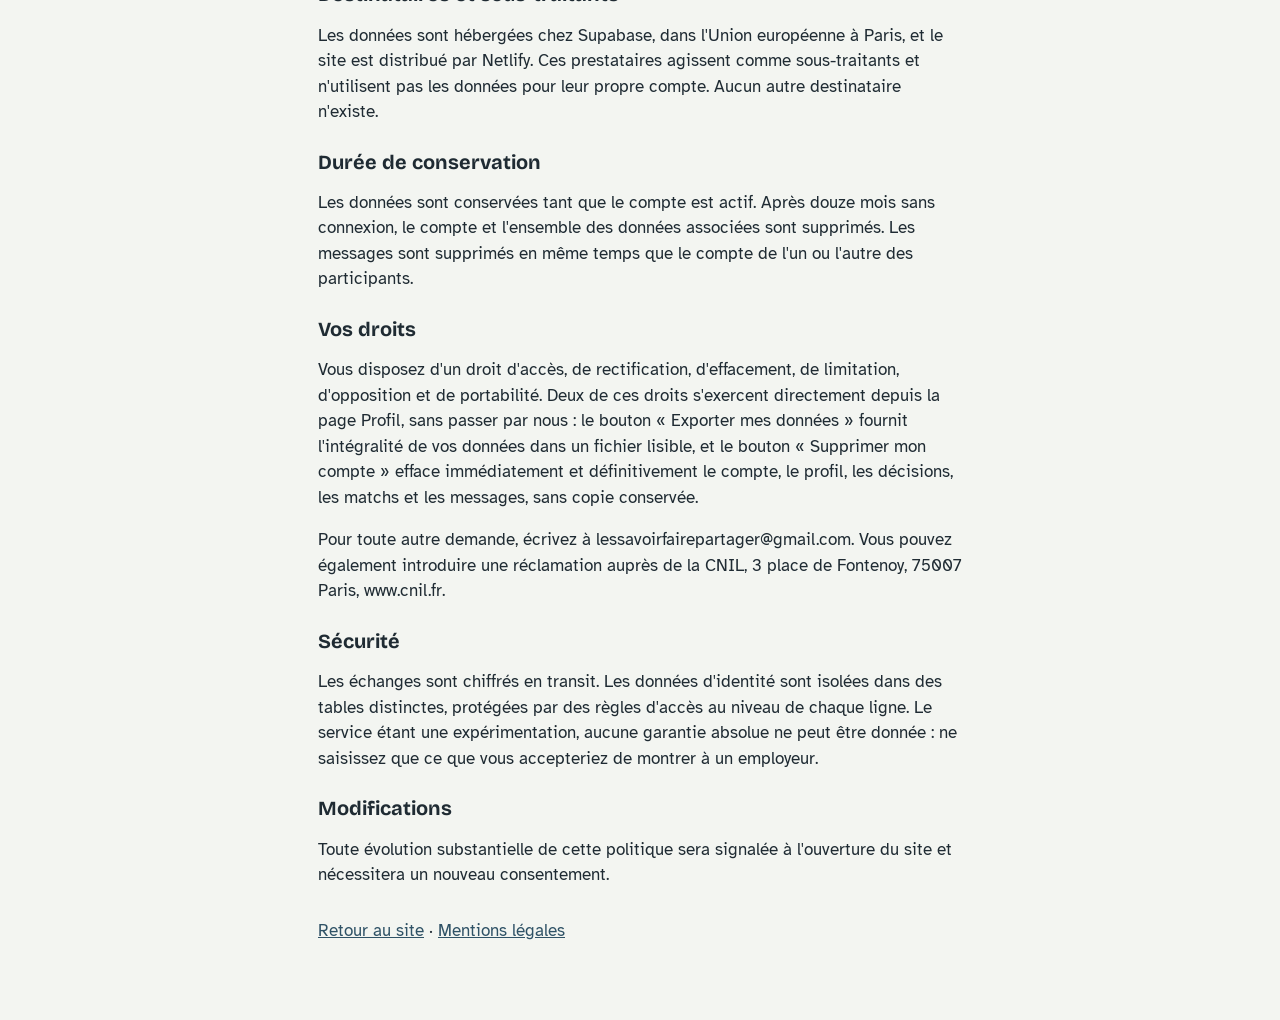
==== commit f533d9c4: "Update contact information in confidentiality notice" ====
--- a/confidentialite.html
+++ b/confidentialite.html
@@ -24,7 +24,7 @@
 <p>MatchWork enregistre ce que vous saisissez pour vous mettre en relation avec l'autre côté du marché du travail, rien d'autre. Votre nom, votre âge et vos coordonnées sont stockés séparément et ne sont transmis qu'à la personne avec qui un intérêt réciproque a été établi.</p>
 
 <h2>Responsable de traitement</h2>
-<p>Le responsable de traitement est VOTRE_NOM_COMPLET, personne physique agissant à titre non professionnel. Contact : VOTRE_EMAIL. Compte tenu de la taille et de la nature du service, aucun délégué à la protection des données n'est désigné.</p>
+<p>Le responsable de traitement est Moïse MULLER, personne physique agissant à titre non professionnel. Contact : lessavoirfairepartager@gmail.com. Compte tenu de la taille et de la nature du service, aucun délégué à la protection des données n'est désigné.</p>
 
 <h2>Données collectées</h2>
 <p>À la création du compte : adresse e-mail et mot de passe (stocké sous forme chiffrée, jamais lisible par l'éditeur), date du consentement.</p>
@@ -43,14 +43,14 @@
 <p>Le traitement repose sur votre consentement, recueilli explicitement à l'inscription et retirable à tout moment. La finalité unique est la mise en relation professionnelle. Aucune donnée n'est vendue, louée, ni utilisée à des fins publicitaires. Aucune décision produisant des effets juridiques n'est prise de façon automatisée : le score de compatibilité est une aide à la lecture, pas un filtre qui exclut.</p>
 
 <h2>Destinataires et sous-traitants</h2>
-<p>Les données sont hébergées chez Supabase, dans l'Union européenne, et le site est distribué par Netlify. Ces prestataires agissent comme sous-traitants et n'utilisent pas les données pour leur propre compte. Aucun autre destinataire n'existe.</p>
+<p>Les données sont hébergées chez Supabase, dans l'Union européenne à Paris, et le site est distribué par Netlify. Ces prestataires agissent comme sous-traitants et n'utilisent pas les données pour leur propre compte. Aucun autre destinataire n'existe.</p>
 
 <h2>Durée de conservation</h2>
 <p>Les données sont conservées tant que le compte est actif. Après douze mois sans connexion, le compte et l'ensemble des données associées sont supprimés. Les messages sont supprimés en même temps que le compte de l'un ou l'autre des participants.</p>
 
 <h2>Vos droits</h2>
 <p>Vous disposez d'un droit d'accès, de rectification, d'effacement, de limitation, d'opposition et de portabilité. Deux de ces droits s'exercent directement depuis la page Profil, sans passer par nous : le bouton « Exporter mes données » fournit l'intégralité de vos données dans un fichier lisible, et le bouton « Supprimer mon compte » efface immédiatement et définitivement le compte, le profil, les décisions, les matchs et les messages, sans copie conservée.</p>
-<p>Pour toute autre demande, écrivez à VOTRE_EMAIL. Vous pouvez également introduire une réclamation auprès de la CNIL, 3 place de Fontenoy, 75007 Paris, www.cnil.fr.</p>
+<p>Pour toute autre demande, écrivez à lessavoirfairepartager@gmail.com. Vous pouvez également introduire une réclamation auprès de la CNIL, 3 place de Fontenoy, 75007 Paris, www.cnil.fr.</p>
 
 <h2>Sécurité</h2>
 <p>Les échanges sont chiffrés en transit. Les données d'identité sont isolées dans des tables distinctes, protégées par des règles d'accès au niveau de chaque ligne. Le service étant une expérimentation, aucune garantie absolue ne peut être donnée : ne saisissez que ce que vous accepteriez de montrer à un employeur.</p>
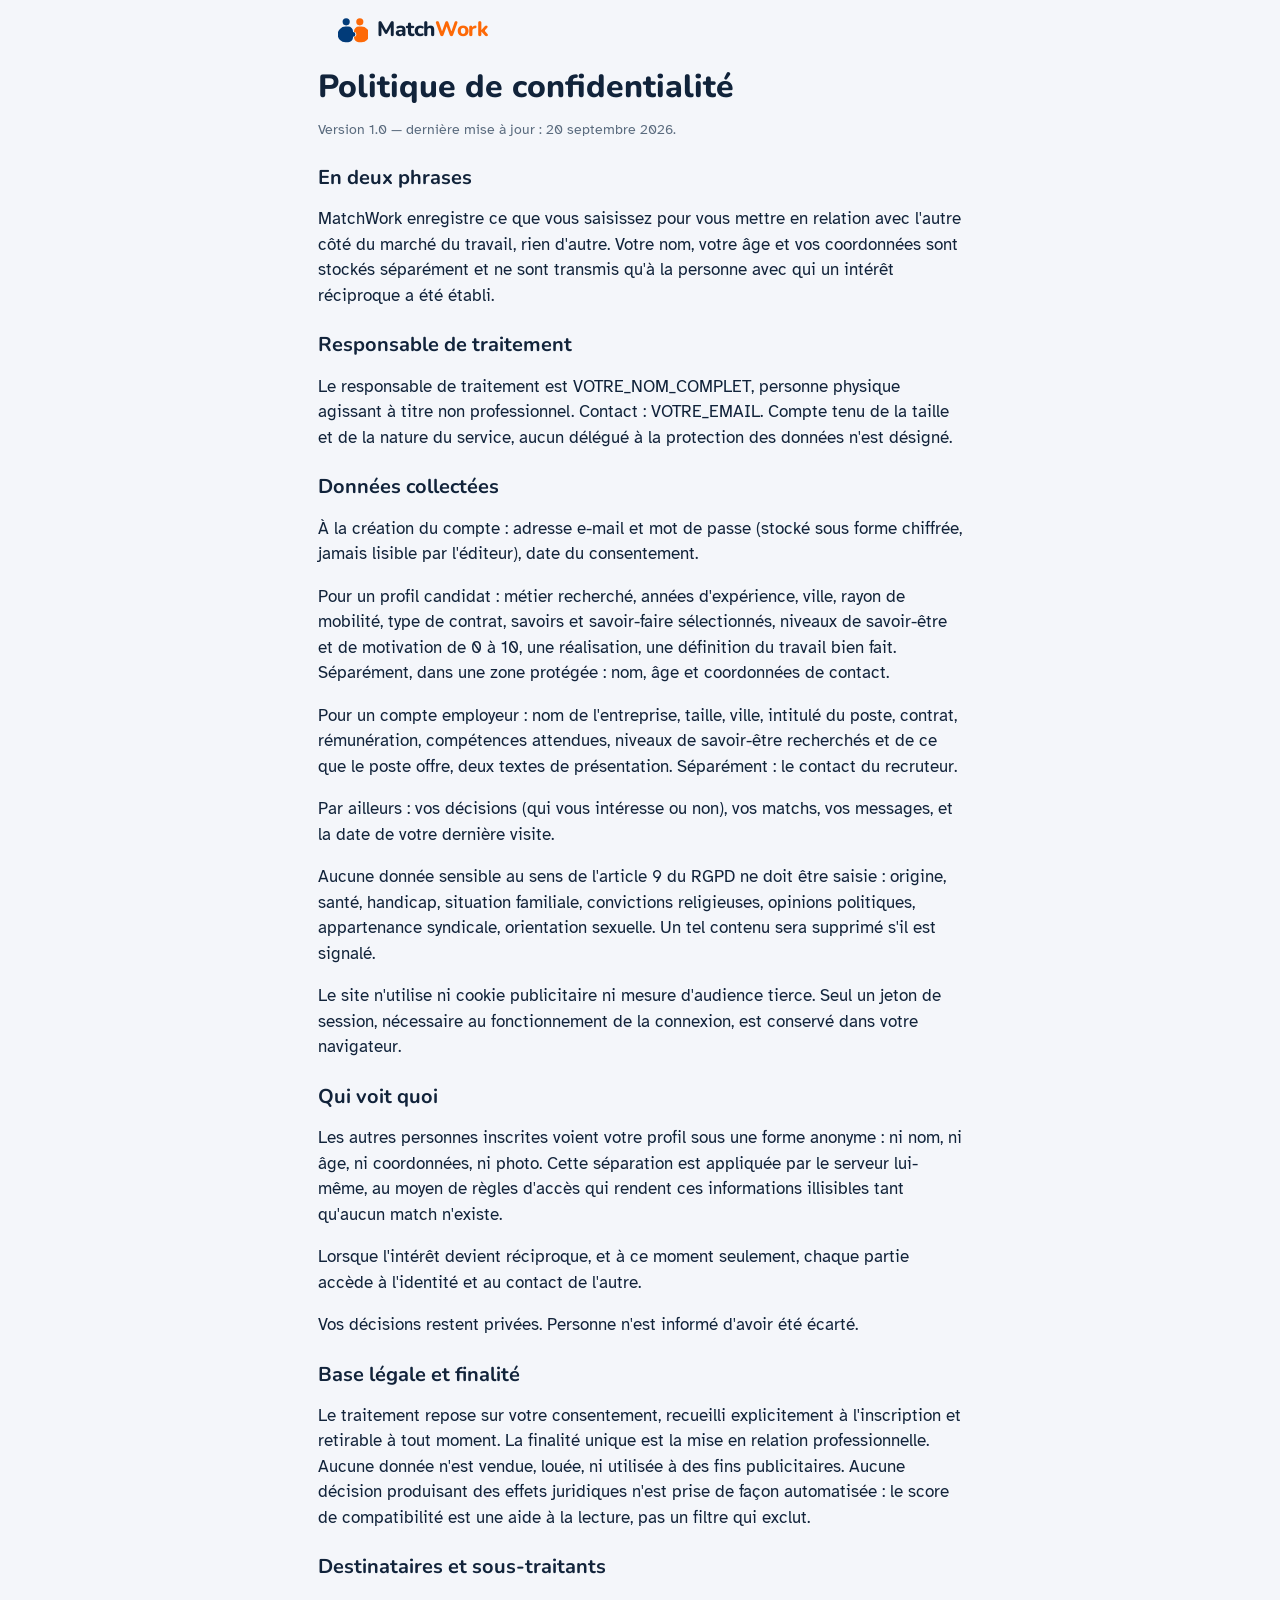
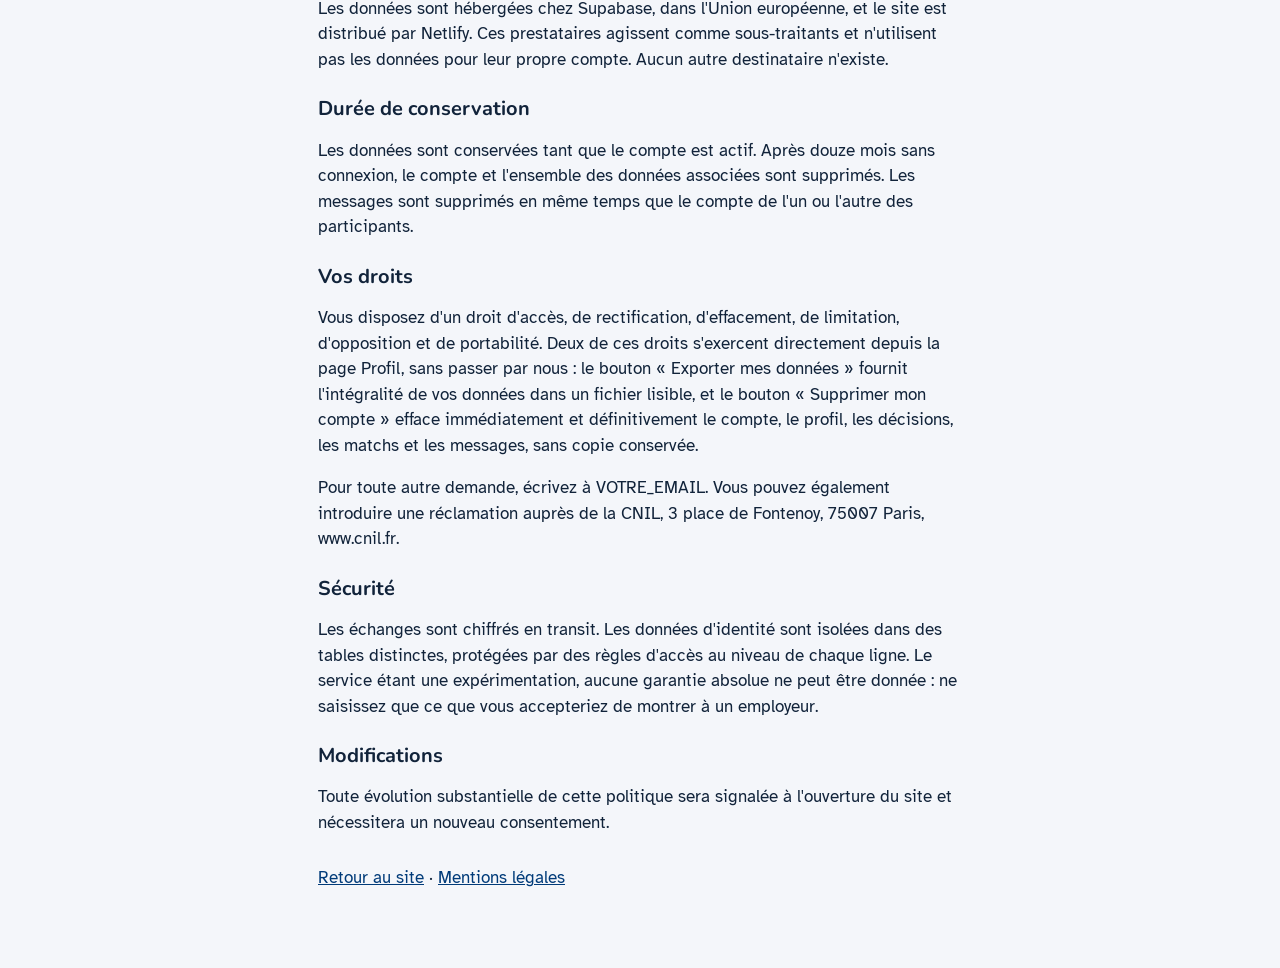
==== commit eb78ac5d: "Add files via upload" ====
--- a/confidentialite.html
+++ b/confidentialite.html
@@ -3,17 +3,17 @@
 <head>
 <meta charset="utf-8">
 <meta name="viewport" content="width=device-width, initial-scale=1, viewport-fit=cover">
-<meta name="theme-color" content="#2F5266">
+<meta name="theme-color" content="#013B79">
+<link rel="icon" href="logo.svg" type="image/svg+xml">
 <title>Politique de confidentialité — MatchWork</title>
 <link rel="preconnect" href="https://fonts.googleapis.com">
 <link rel="preconnect" href="https://fonts.gstatic.com" crossorigin>
-<link href="https://fonts.googleapis.com/css2?family=Bricolage+Grotesque:opsz,wght@12..96,700;12..96,800&family=Atkinson+Hyperlegible:wght@400;700&display=swap" rel="stylesheet">
+<link href="https://fonts.googleapis.com/css2?family=Nunito:wght@600;700;800&family=Atkinson+Hyperlegible:wght@400;700&display=swap" rel="stylesheet">
 <link rel="stylesheet" href="style.css">
 </head>
 <body>
 <header class="bar"><a class="logo" href="index.html" style="text-decoration:none;color:inherit">
-  <svg viewBox="0 0 30 22" aria-hidden="true"><path d="M0 2h12v6h5v6h-5v6H0z" fill="var(--steel)"/><path d="M30 2H19v6h-2v6h2v6h11z" fill="var(--sawdust)"/></svg>
-  MatchWork</a></header>
+  <svg viewBox="0 0 88 76" aria-hidden="true"><circle cx="24" cy="14" r="10.5" fill="var(--steel)"/><circle cx="64" cy="14" r="10.5" fill="var(--sawdust)"/><path d="M22 28 H30 A14 14 0 0 1 44 42 V44 A7 7 0 0 1 44 58 V60 A14 14 0 0 1 30 74 H22 A23 23 0 0 1 22 28 Z" fill="var(--steel)"/><path d="M69 28 H61 A14 14 0 0 0 47 42 V44 A7 7 0 0 1 47 58 V60 A14 14 0 0 0 61 74 H69 A23 23 0 0 0 69 28 Z" fill="var(--sawdust)"/></svg><span>Match<span class="o">Work</span></span></a></header>
 
 <main class="legal">
 <h1>Politique de confidentialité</h1>
@@ -24,7 +24,7 @@
 <p>MatchWork enregistre ce que vous saisissez pour vous mettre en relation avec l'autre côté du marché du travail, rien d'autre. Votre nom, votre âge et vos coordonnées sont stockés séparément et ne sont transmis qu'à la personne avec qui un intérêt réciproque a été établi.</p>
 
 <h2>Responsable de traitement</h2>
-<p>Le responsable de traitement est Moïse MULLER, personne physique agissant à titre non professionnel. Contact : lessavoirfairepartager@gmail.com. Compte tenu de la taille et de la nature du service, aucun délégué à la protection des données n'est désigné.</p>
+<p>Le responsable de traitement est VOTRE_NOM_COMPLET, personne physique agissant à titre non professionnel. Contact : VOTRE_EMAIL. Compte tenu de la taille et de la nature du service, aucun délégué à la protection des données n'est désigné.</p>
 
 <h2>Données collectées</h2>
 <p>À la création du compte : adresse e-mail et mot de passe (stocké sous forme chiffrée, jamais lisible par l'éditeur), date du consentement.</p>
@@ -43,14 +43,14 @@
 <p>Le traitement repose sur votre consentement, recueilli explicitement à l'inscription et retirable à tout moment. La finalité unique est la mise en relation professionnelle. Aucune donnée n'est vendue, louée, ni utilisée à des fins publicitaires. Aucune décision produisant des effets juridiques n'est prise de façon automatisée : le score de compatibilité est une aide à la lecture, pas un filtre qui exclut.</p>
 
 <h2>Destinataires et sous-traitants</h2>
-<p>Les données sont hébergées chez Supabase, dans l'Union européenne à Paris, et le site est distribué par Netlify. Ces prestataires agissent comme sous-traitants et n'utilisent pas les données pour leur propre compte. Aucun autre destinataire n'existe.</p>
+<p>Les données sont hébergées chez Supabase, dans l'Union européenne, et le site est distribué par Netlify. Ces prestataires agissent comme sous-traitants et n'utilisent pas les données pour leur propre compte. Aucun autre destinataire n'existe.</p>
 
 <h2>Durée de conservation</h2>
 <p>Les données sont conservées tant que le compte est actif. Après douze mois sans connexion, le compte et l'ensemble des données associées sont supprimés. Les messages sont supprimés en même temps que le compte de l'un ou l'autre des participants.</p>
 
 <h2>Vos droits</h2>
 <p>Vous disposez d'un droit d'accès, de rectification, d'effacement, de limitation, d'opposition et de portabilité. Deux de ces droits s'exercent directement depuis la page Profil, sans passer par nous : le bouton « Exporter mes données » fournit l'intégralité de vos données dans un fichier lisible, et le bouton « Supprimer mon compte » efface immédiatement et définitivement le compte, le profil, les décisions, les matchs et les messages, sans copie conservée.</p>
-<p>Pour toute autre demande, écrivez à lessavoirfairepartager@gmail.com. Vous pouvez également introduire une réclamation auprès de la CNIL, 3 place de Fontenoy, 75007 Paris, www.cnil.fr.</p>
+<p>Pour toute autre demande, écrivez à VOTRE_EMAIL. Vous pouvez également introduire une réclamation auprès de la CNIL, 3 place de Fontenoy, 75007 Paris, www.cnil.fr.</p>
 
 <h2>Sécurité</h2>
 <p>Les échanges sont chiffrés en transit. Les données d'identité sont isolées dans des tables distinctes, protégées par des règles d'accès au niveau de chaque ligne. Le service étant une expérimentation, aucune garantie absolue ne peut être donnée : ne saisissez que ce que vous accepteriez de montrer à un employeur.</p>
--- a/style.css
+++ b/style.css
@@ -1,27 +1,27 @@
 :root{
-  --paper:#F3F5F1;--ink:#1F2B33;--steel:#2F5266;--sawdust:#E3B23C;--pine:#3E6B4F;--rust:#A6452E;
-  --line:#D3D8D0;--card:#FFFFFF;--muted:#56646B;--chip:#E8ECE6;
-  --dim1:#2F5266;--dim2:#3E6B4F;--dim3:#A6452E;
+  --paper:#F4F6FA;--ink:#11233A;--steel:#013B79;--sawdust:#FD6907;--pine:#013B79;--rust:#C0392B;
+  --line:#D2DAE5;--card:#FFFFFF;--muted:#5A6B7E;--chip:#E7EDF5;
+  --dim1:#013B79;--dim2:#FD6907;--dim3:#3E86C9;
   box-sizing:border-box;
   padding-top:env(safe-area-inset-top,0px);padding-bottom:env(safe-area-inset-bottom,0px);
 }
 @media (prefers-color-scheme: dark){
   :root:not([data-theme="light"]){
-    --paper:#131A1F;--ink:#E7ECEA;--steel:#86AFC5;--sawdust:#E9C25A;--pine:#7DAE8E;--rust:#E2826A;
-    --line:#2B3740;--card:#1B242B;--muted:#9EABB1;--chip:#243039;
-    --dim1:#86AFC5;--dim2:#7DAE8E;--dim3:#E2826A;
+    --paper:#0E1620;--ink:#E8EDF3;--steel:#6BA6E8;--sawdust:#FF8534;--pine:#6BA6E8;--rust:#E2675A;
+    --line:#26333F;--card:#16202B;--muted:#9BAAB9;--chip:#1E2A36;
+    --dim1:#6BA6E8;--dim2:#FF8534;--dim3:#84B8EA;
   }
 }
 :root[data-theme="dark"]{
-  --paper:#131A1F;--ink:#E7ECEA;--steel:#86AFC5;--sawdust:#E9C25A;--pine:#7DAE8E;--rust:#E2826A;
-  --line:#2B3740;--card:#1B242B;--muted:#9EABB1;--chip:#243039;
-  --dim1:#86AFC5;--dim2:#7DAE8E;--dim3:#E2826A;
+  --paper:#0E1620;--ink:#E8EDF3;--steel:#6BA6E8;--sawdust:#FF8534;--pine:#6BA6E8;--rust:#E2675A;
+    --line:#26333F;--card:#16202B;--muted:#9BAAB9;--chip:#1E2A36;
+    --dim1:#6BA6E8;--dim2:#FF8534;--dim3:#84B8EA;
 }
 *,*::before,*::after{box-sizing:border-box}
 html{height:100%;scroll-padding-top:env(safe-area-inset-top,0px)}
 body{margin:0;min-height:100%;background:var(--paper);color:var(--ink);
   font-family:"Atkinson Hyperlegible",system-ui,-apple-system,"Segoe UI",sans-serif;font-size:17px;line-height:1.5}
-h1,h2,h3,h4{font-family:"Bricolage Grotesque","Atkinson Hyperlegible",system-ui,sans-serif;line-height:1.12;margin:0}
+h1,h2,h3,h4{font-family:"Nunito","Atkinson Hyperlegible",system-ui,sans-serif;line-height:1.12;margin:0}
 a{color:var(--steel)}
 button,input,select,textarea{font:inherit;color:inherit}
 :focus-visible{outline:3px solid var(--sawdust);outline-offset:2px}
@@ -29,8 +29,9 @@
 
 .wrap{max-width:600px;margin:0 auto;padding:0 18px 116px}
 header.bar{display:flex;align-items:center;justify-content:space-between;padding:14px 18px;max-width:640px;margin:0 auto}
-.logo{display:flex;align-items:center;gap:10px;font-family:"Bricolage Grotesque",sans-serif;font-weight:800;font-size:1.35rem;letter-spacing:-.01em;background:none;border:0;padding:0;cursor:pointer}
-.logo svg{width:30px;height:22px}
+.logo{display:flex;align-items:center;gap:9px;font-family:"Nunito",sans-serif;font-weight:800;font-size:1.3rem;letter-spacing:-.02em;background:none;border:0;padding:0;cursor:pointer;color:var(--steel)}
+.logo svg{width:30px;height:26px;flex:none}
+.logo .o{color:var(--sawdust)}
 .linkbtn{background:none;border:0;color:var(--steel);text-decoration:underline;text-underline-offset:3px;cursor:pointer;padding:6px 0;font-size:.95rem}
 .foot{text-align:center;color:var(--muted);font-size:.85rem;padding:0 18px 92px;max-width:640px;margin:0 auto}
 
@@ -38,22 +39,22 @@
 .hero{padding:22px 0 8px}
 .hero h1{font-size:clamp(2.1rem,8vw,3.1rem);font-weight:800;letter-spacing:-.025em;max-width:14ch}
 .hero p{color:var(--muted);max-width:42ch;margin:16px 0 22px;font-size:1.05rem}
-.joint{display:block;width:100%;max-width:320px;height:auto;margin:6px 0 22px}
+.joint{display:block;width:100%;max-width:190px;height:auto;margin:10px 0 24px}
 .triad{margin:26px 0 0;display:grid;gap:12px}
 @media(min-width:560px){.triad{grid-template-columns:repeat(3,1fr)}}
 .triad div{border-top:4px solid var(--dim);padding:10px 2px 0}
-.triad b{font-family:"Bricolage Grotesque",sans-serif;font-size:1.05rem}
+.triad b{font-family:"Nunito",sans-serif;font-size:1.05rem}
 .triad span{display:block;color:var(--muted);font-size:.92rem;margin-top:2px}
 .choices{display:grid;gap:12px}
 @media(min-width:560px){.choices{grid-template-columns:1fr 1fr}}
-.bigbtn{display:flex;flex-direction:column;align-items:flex-start;gap:2px;text-align:left;padding:18px 20px;border-radius:14px;border:2px solid var(--ink);background:var(--card);cursor:pointer}
-.bigbtn strong{font-family:"Bricolage Grotesque",sans-serif;font-size:1.22rem}
+.bigbtn{display:flex;flex-direction:column;align-items:flex-start;gap:2px;text-align:left;padding:18px 20px;border-radius:18px;border:2px solid var(--ink);background:var(--card);cursor:pointer}
+.bigbtn strong{font-family:"Nunito",sans-serif;font-size:1.22rem}
 .bigbtn span{color:var(--muted);font-size:.95rem}
 .bigbtn.primary{background:var(--steel);border-color:var(--steel);color:#fff}
 .bigbtn.primary span{color:rgba(255,255,255,.86)}
 
 /* Connexion */
-.authbox{margin-top:30px;background:var(--card);border:1.5px solid var(--line);border-radius:16px;padding:20px}
+.authbox{margin-top:30px;background:var(--card);border:1.5px solid var(--line);border-radius:20px;padding:20px}
 .segmented{display:flex;gap:6px;margin-bottom:16px;background:var(--chip);padding:4px;border-radius:12px}
 .segmented button{flex:1;padding:9px;border:0;background:none;border-radius:9px;font-weight:700;cursor:pointer;color:var(--muted)}
 .segmented button[aria-selected="true"]{background:var(--card);color:var(--ink);box-shadow:0 1px 3px rgba(0,0,0,.1)}
@@ -71,7 +72,7 @@
 .row2{display:grid;grid-template-columns:1fr 1fr;gap:12px}
 fieldset{border:0;padding:0;margin:0}
 fieldset.dim{border-left:4px solid var(--dim);padding-left:12px}
-legend{font-weight:700;font-size:1rem;font-family:"Bricolage Grotesque",sans-serif;margin-bottom:2px}
+legend{font-weight:700;font-size:1rem;font-family:"Nunito",sans-serif;margin-bottom:2px}
 .dimhint{color:var(--muted);font-size:.9rem;margin:0 0 10px}
 .private{border:1.5px dashed var(--line);border-radius:12px;padding:14px;display:grid;gap:12px}
 .private-h{display:flex;align-items:center;gap:8px;font-size:.9rem;color:var(--muted)}
@@ -92,17 +93,17 @@
 /* Curseurs 0-10 */
 .sliders{display:grid;gap:14px}
 .sl-h{display:flex;justify-content:space-between;align-items:baseline;font-weight:700;font-size:.95rem}
-.sl-h output{font-family:"Bricolage Grotesque",sans-serif;background:var(--chip);border-radius:6px;padding:1px 9px;min-width:34px;text-align:center}
+.sl-h output{font-family:"Nunito",sans-serif;background:var(--chip);border-radius:6px;padding:1px 9px;min-width:34px;text-align:center}
 .sl input[type=range]{width:100%;margin:6px 0 0;accent-color:var(--dim,var(--steel));height:28px}
 .sl-s{display:block;color:var(--muted);font-size:.85rem}
 
 /* Cartes */
 .deck{position:relative;height:min(620px,calc(100dvh - 300px));min-height:470px;margin-top:6px}
-.card{position:absolute;inset:0;background:var(--card);border:1.5px solid var(--line);border-radius:18px;padding:22px 20px;overflow:auto;touch-action:pan-y;user-select:none;-webkit-user-select:none}
+.card{position:absolute;inset:0;background:var(--card);border:1.5px solid var(--line);border-radius:22px;padding:22px 20px;overflow:auto;touch-action:pan-y;user-select:none;-webkit-user-select:none}
 .card.top{cursor:grab;z-index:2}
 .card.under{transform:scale(.96) translateY(12px);opacity:.7;z-index:1}
 .card.fly{transition:transform .35s ease,opacity .35s ease}
-.card .code{font-family:"Bricolage Grotesque",sans-serif;font-size:.9rem;color:var(--muted)}
+.card .code{font-family:"Nunito",sans-serif;font-size:.9rem;color:var(--muted)}
 .card h2{font-size:1.55rem;font-weight:800;margin:4px 0 8px;letter-spacing:-.015em}
 .meta{display:flex;flex-wrap:wrap;gap:6px 16px;color:var(--muted);font-size:.95rem;margin-bottom:12px}
 .card h3{font-size:1rem;margin:16px 0 6px;display:flex;align-items:center;gap:8px;flex-wrap:wrap}
@@ -113,30 +114,30 @@
 .fitbox .gauge i{display:block;height:100%;background:var(--dim)}
 .fitbox .tot{font-weight:700;font-size:.95rem;display:flex;justify-content:space-between;border-top:1.5px solid var(--line);padding-top:7px;margin-top:2px}
 .tag{display:inline-block;padding:4px 10px;border-radius:6px;background:var(--chip);margin:0 6px 6px 0;font-size:.9rem}
-.tag.hit{background:var(--pine);color:#fff}
+.tag.hit{background:var(--steel);color:#fff}
 .bars{display:grid;gap:6px}
 .bar{display:grid;grid-template-columns:1fr 96px 20px;align-items:center;gap:8px;font-size:.88rem}
 .bar .bt{position:relative;height:8px;background:var(--chip);border-radius:4px}
 .bar .bt i{display:block;height:100%;background:var(--steel);border-radius:4px}
-.bar .bt u{position:absolute;top:-3px;width:2px;height:14px;background:var(--rust)}
+.bar .bt u{position:absolute;top:-3px;width:2px;height:14px;background:var(--sawdust)}
 .bar b{text-align:right;font-size:.85rem}
 .quote{margin:0;padding-left:12px;border-left:3px solid var(--sawdust)}
 .masked{margin-top:16px;display:flex;gap:8px;align-items:flex-start;font-size:.88rem;color:var(--muted)}
-.stamp{position:absolute;top:22px;padding:6px 12px;border:3px solid;border-radius:8px;font-family:"Bricolage Grotesque",sans-serif;font-weight:800;font-size:1.2rem;opacity:0;pointer-events:none;background:var(--card)}
-.stamp.yes{right:18px;color:var(--pine);transform:rotate(8deg)}
-.stamp.no{left:18px;color:var(--rust);transform:rotate(-8deg)}
+.stamp{position:absolute;top:22px;padding:6px 12px;border:3px solid;border-radius:8px;font-family:"Nunito",sans-serif;font-weight:800;font-size:1.2rem;opacity:0;pointer-events:none;background:var(--card)}
+.stamp.yes{right:18px;color:var(--sawdust);transform:rotate(8deg)}
+.stamp.no{left:18px;color:var(--muted);transform:rotate(-8deg)}
 .actions{display:flex;justify-content:center;gap:18px;margin-top:18px}
 .act{display:flex;align-items:center;gap:8px;padding:13px 22px;border-radius:999px;border:2px solid var(--ink);background:var(--card);font-weight:700;cursor:pointer}
-.act.yes{background:var(--pine);border-color:var(--pine);color:#fff}
+.act.yes{background:var(--sawdust);border-color:var(--sawdust);color:#fff}
 .hint{text-align:center;color:var(--muted);font-size:.85rem;margin-top:10px}
 .empty{text-align:center;padding:56px 10px;color:var(--muted)}
 .empty h2{color:var(--ink);font-size:1.4rem;margin-bottom:8px}
 
 /* Matchs */
-.match{background:var(--card);border:1.5px solid var(--line);border-radius:14px;padding:16px;margin-bottom:12px}
+.match{background:var(--card);border:1.5px solid var(--line);border-radius:18px;padding:16px;margin-bottom:12px}
 .match h3{font-size:1.2rem;margin-bottom:4px}
 .reveal{margin-top:12px;padding:12px;border-radius:10px;background:var(--chip);display:grid;gap:3px;font-size:.95rem}
-.reveal b{font-family:"Bricolage Grotesque",sans-serif}
+.reveal b{font-family:"Nunito",sans-serif}
 .small{font-size:.88rem;color:var(--muted);font-weight:400}
 .thread{margin-top:12px;display:grid;gap:8px}
 .msg{max-width:85%;padding:9px 13px;border-radius:12px;font-size:.95rem}
@@ -152,17 +153,18 @@
 nav.tabs button{flex:1;background:none;border:0;padding:12px 4px 14px;font-weight:700;font-size:.92rem;color:var(--muted);cursor:pointer;position:relative}
 nav.tabs button[aria-current="page"]{color:var(--ink)}
 nav.tabs button[aria-current="page"]::after{content:"";position:absolute;top:0;left:25%;right:25%;height:3px;background:var(--sawdust);border-radius:0 0 3px 3px}
+nav.tabs button[aria-current="page"]{color:var(--steel)}
 
 /* Modale et toast */
 .modal{position:fixed;inset:0;background:rgba(15,22,27,.72);display:grid;place-items:center;padding:20px;z-index:50}
 .modal .box{background:var(--card);border-radius:18px;padding:26px 22px;max-width:400px;width:100%;text-align:center}
 .modal h2{font-size:1.9rem;font-weight:800;margin:6px 0 8px}
 .modal p{color:var(--muted);margin:0 0 18px}
-.fit{width:220px;height:90px;display:block;margin:0 auto}
-.fit .left{animation:slide 1s cubic-bezier(.2,.8,.2,1) .15s both}
-@keyframes slide{from{transform:translateX(-46px)}to{transform:translateX(0)}}
+.fit{width:170px;height:auto;display:block;margin:0 auto}
+.fit .right{animation:slide 1s cubic-bezier(.2,.8,.2,1) .15s both;transform-origin:center}
+@keyframes slide{from{transform:translateX(34px)}to{transform:translateX(0)}}
 .toast{position:fixed;left:50%;bottom:calc(84px + env(safe-area-inset-bottom,0px));transform:translateX(-50%);background:var(--ink);color:var(--paper);padding:10px 16px;border-radius:10px;font-size:.92rem;z-index:60;max-width:90vw;text-align:center}
-@media (prefers-reduced-motion: reduce){.fit .left{animation:none}.card.fly{transition:none}}
+@media (prefers-reduced-motion: reduce){.fit .right{animation:none}.card.fly{transition:none}}
 
 /* Pages légales */
 .legal{max-width:680px;margin:0 auto;padding:10px 18px 60px}
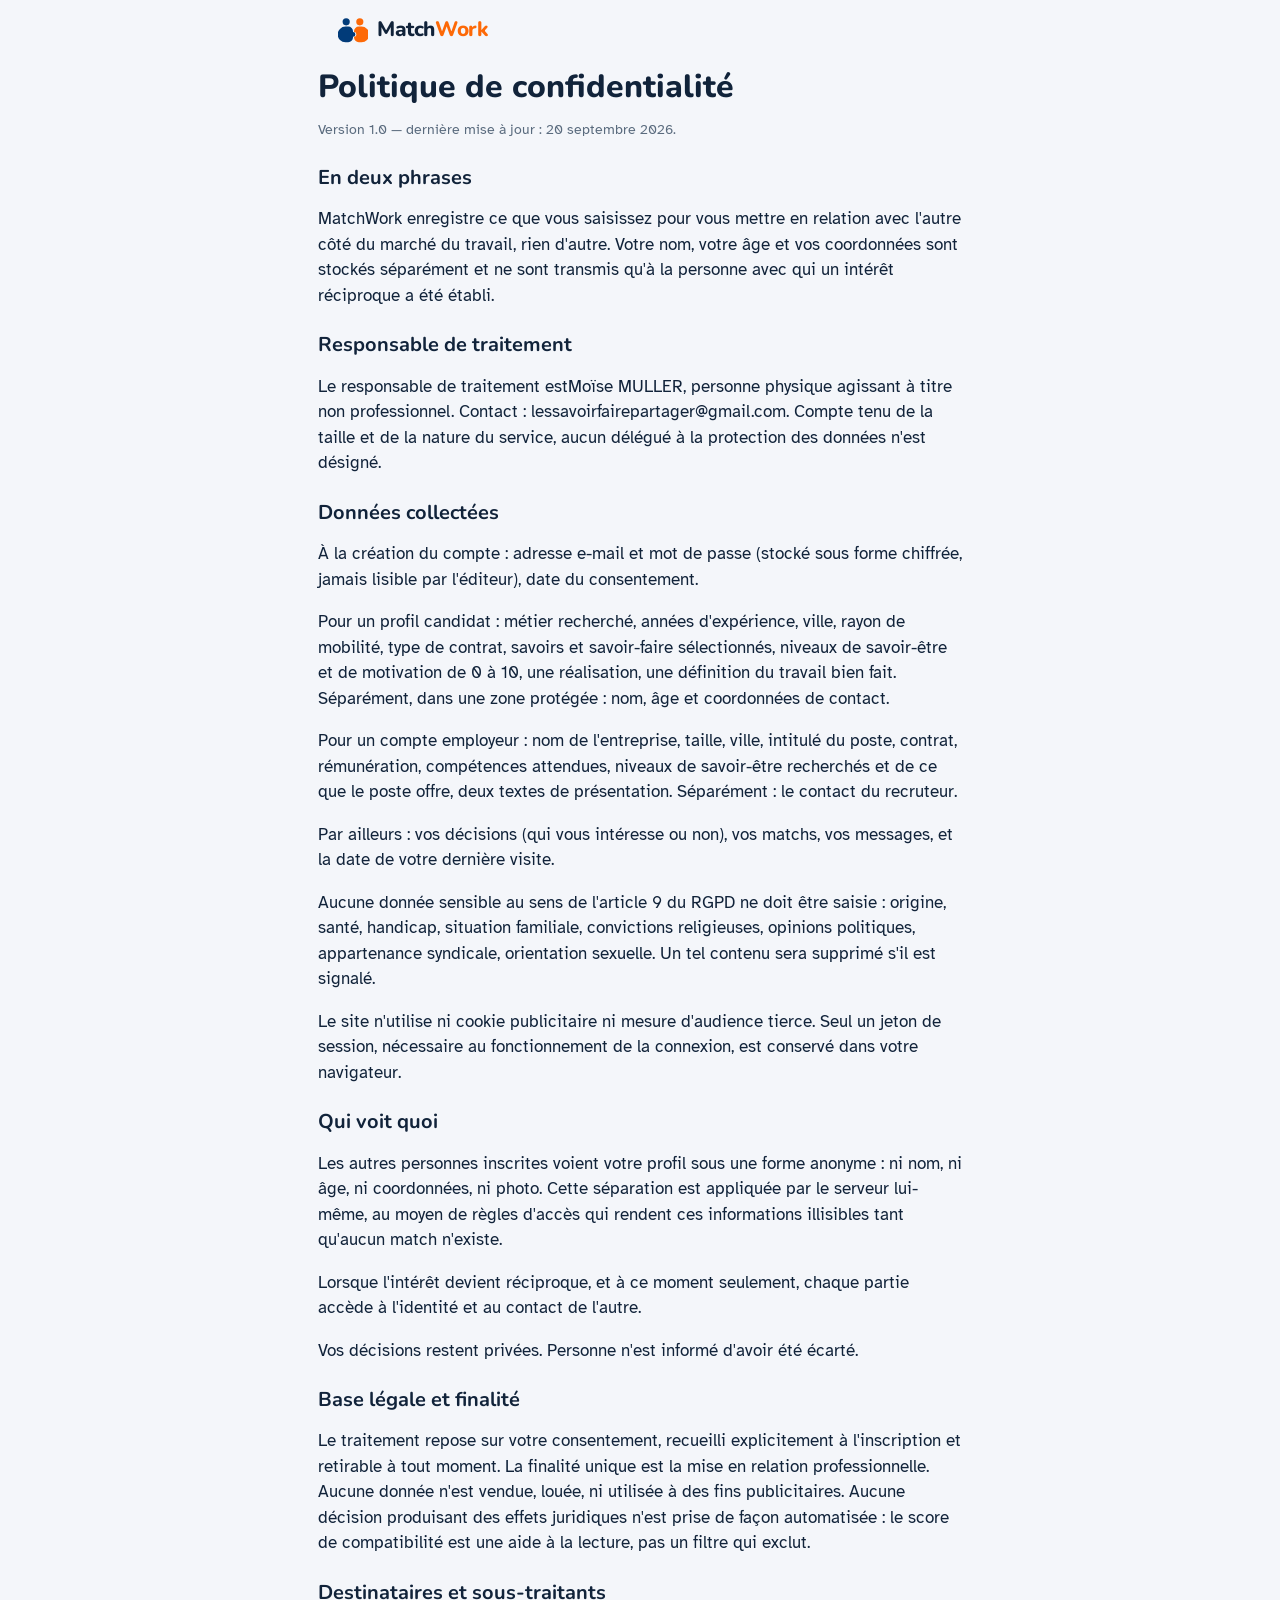
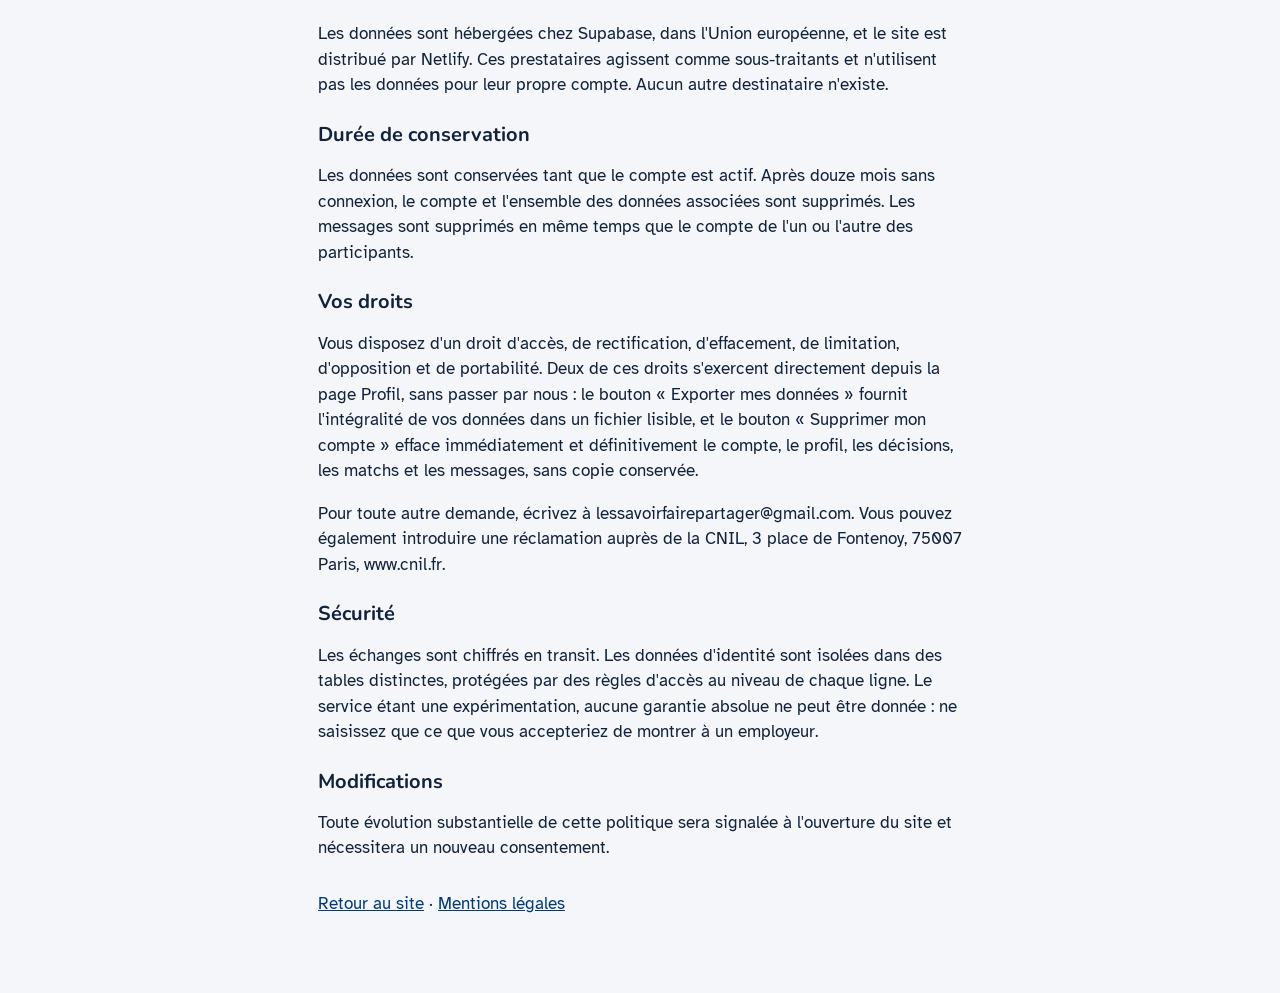
==== commit 7798c45c: "Update contact information in confidentiality notice" ====
--- a/confidentialite.html
+++ b/confidentialite.html
@@ -24,7 +24,7 @@
 <p>MatchWork enregistre ce que vous saisissez pour vous mettre en relation avec l'autre côté du marché du travail, rien d'autre. Votre nom, votre âge et vos coordonnées sont stockés séparément et ne sont transmis qu'à la personne avec qui un intérêt réciproque a été établi.</p>
 
 <h2>Responsable de traitement</h2>
-<p>Le responsable de traitement est VOTRE_NOM_COMPLET, personne physique agissant à titre non professionnel. Contact : VOTRE_EMAIL. Compte tenu de la taille et de la nature du service, aucun délégué à la protection des données n'est désigné.</p>
+<p>Le responsable de traitement estMoïse MULLER, personne physique agissant à titre non professionnel. Contact : lessavoirfairepartager@gmail.com. Compte tenu de la taille et de la nature du service, aucun délégué à la protection des données n'est désigné.</p>
 
 <h2>Données collectées</h2>
 <p>À la création du compte : adresse e-mail et mot de passe (stocké sous forme chiffrée, jamais lisible par l'éditeur), date du consentement.</p>
@@ -50,7 +50,7 @@
 
 <h2>Vos droits</h2>
 <p>Vous disposez d'un droit d'accès, de rectification, d'effacement, de limitation, d'opposition et de portabilité. Deux de ces droits s'exercent directement depuis la page Profil, sans passer par nous : le bouton « Exporter mes données » fournit l'intégralité de vos données dans un fichier lisible, et le bouton « Supprimer mon compte » efface immédiatement et définitivement le compte, le profil, les décisions, les matchs et les messages, sans copie conservée.</p>
-<p>Pour toute autre demande, écrivez à VOTRE_EMAIL. Vous pouvez également introduire une réclamation auprès de la CNIL, 3 place de Fontenoy, 75007 Paris, www.cnil.fr.</p>
+<p>Pour toute autre demande, écrivez à lessavoirfairepartager@gmail.com. Vous pouvez également introduire une réclamation auprès de la CNIL, 3 place de Fontenoy, 75007 Paris, www.cnil.fr.</p>
 
 <h2>Sécurité</h2>
 <p>Les échanges sont chiffrés en transit. Les données d'identité sont isolées dans des tables distinctes, protégées par des règles d'accès au niveau de chaque ligne. Le service étant une expérimentation, aucune garantie absolue ne peut être donnée : ne saisissez que ce que vous accepteriez de montrer à un employeur.</p>
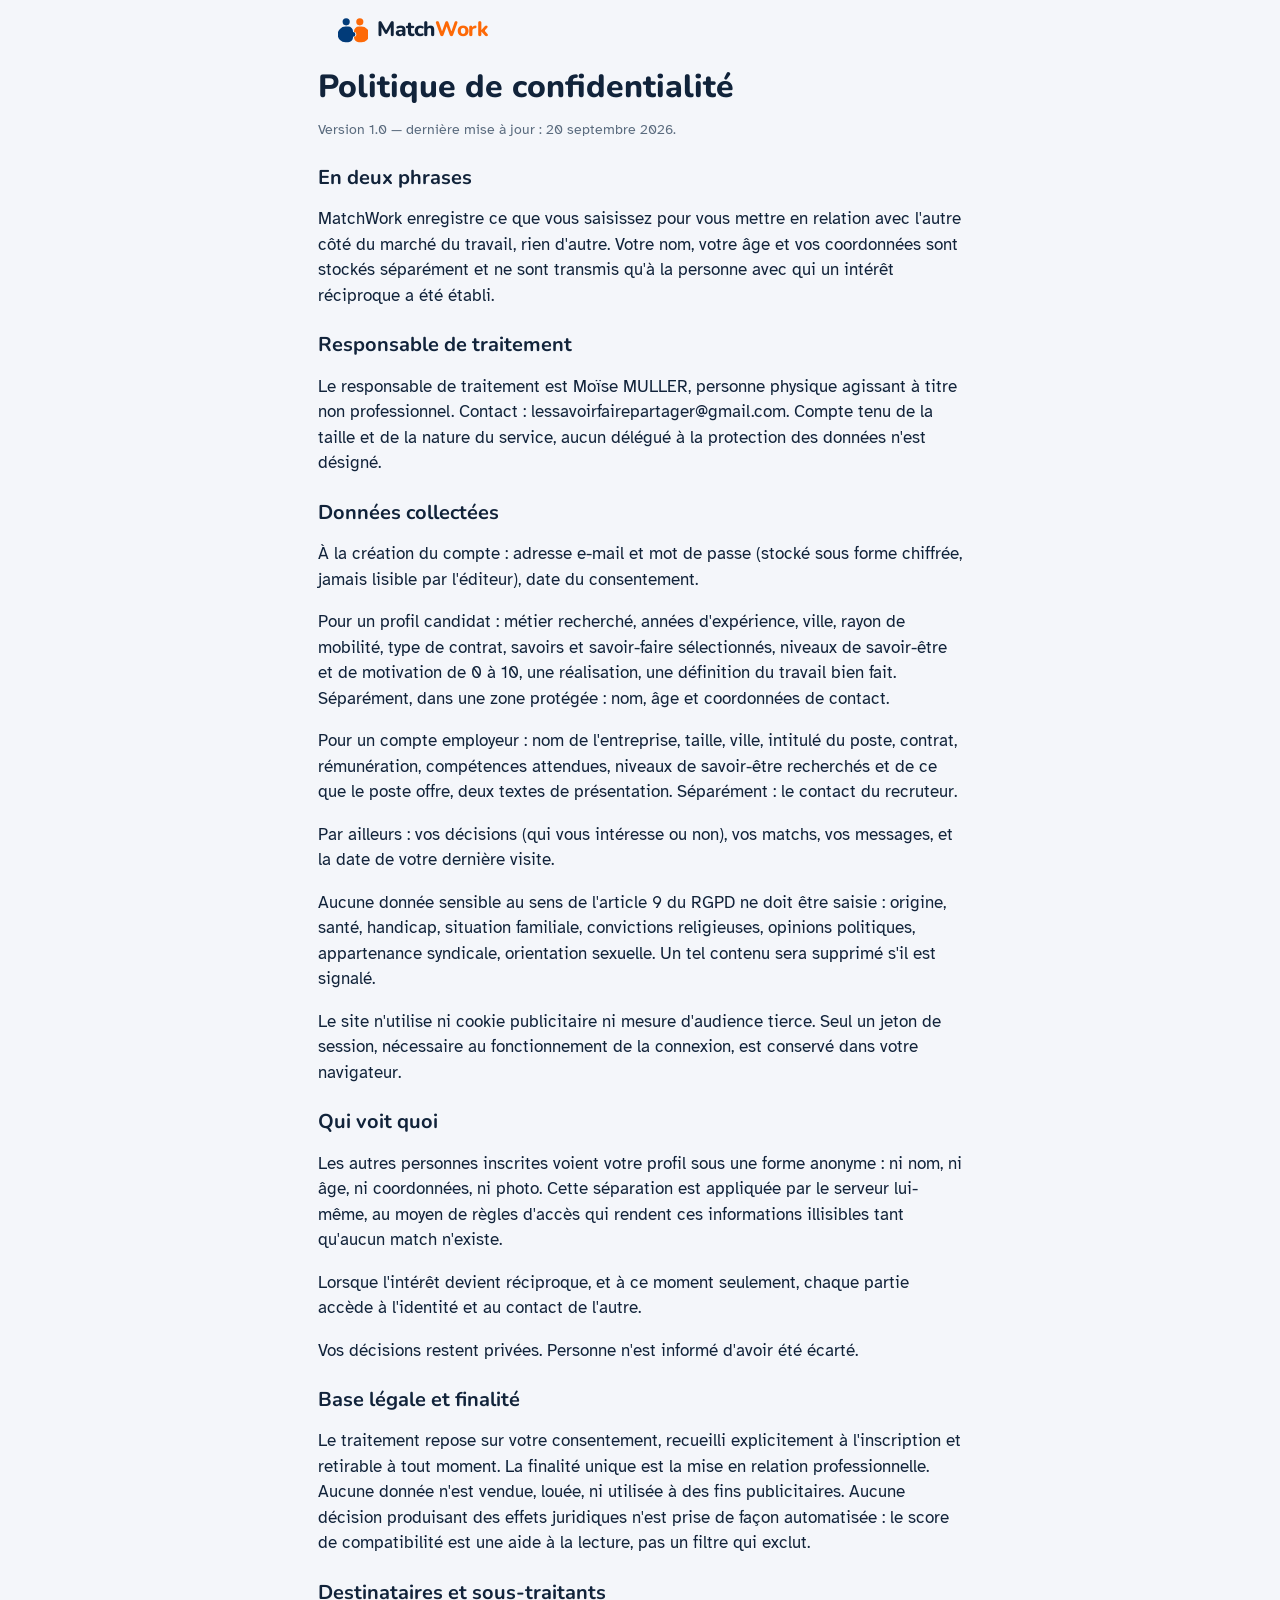
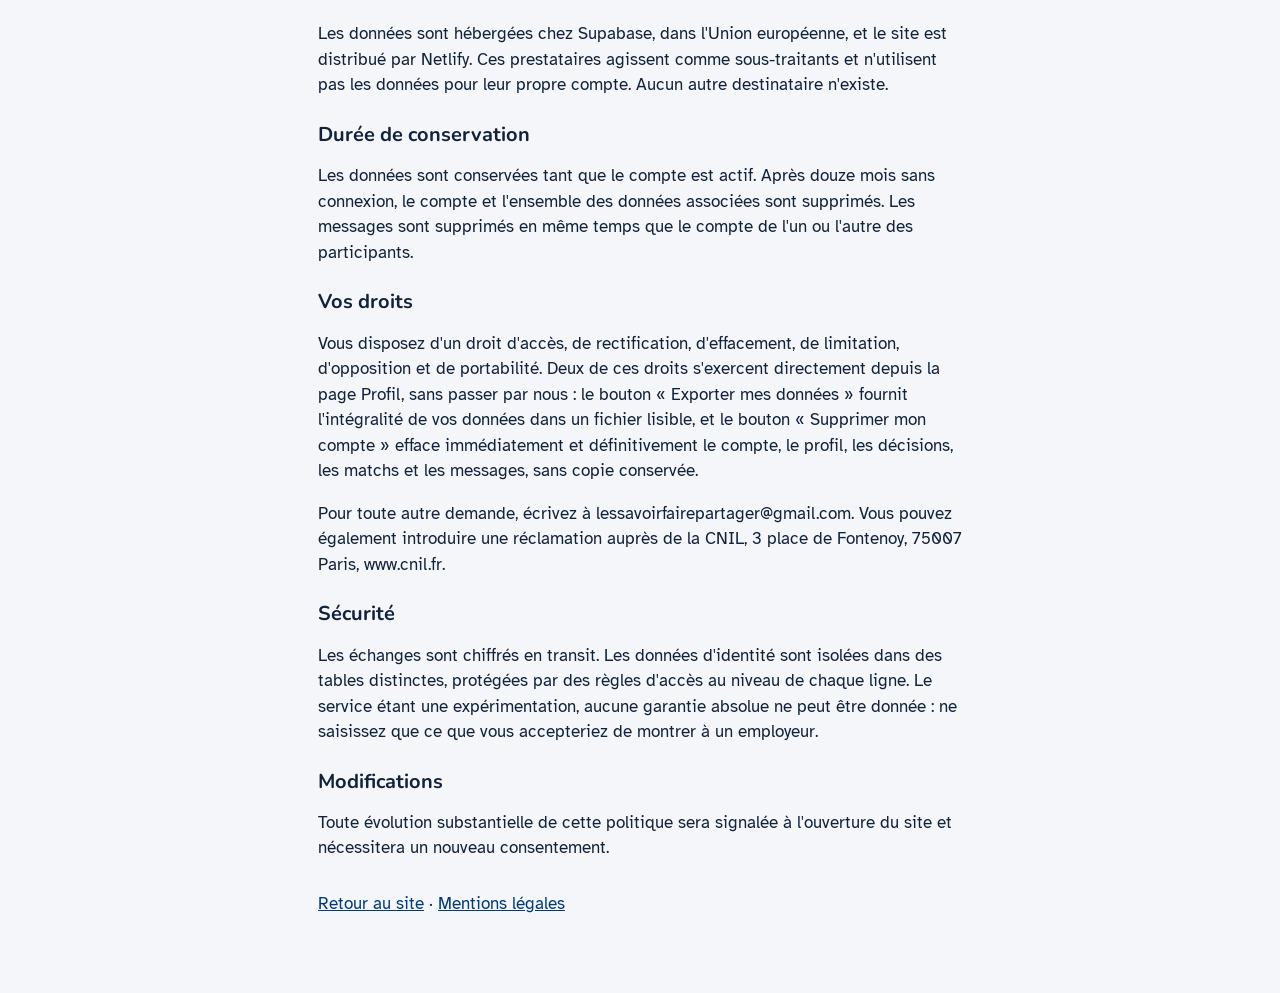
==== commit 40cc35be: "Fix formatting of responsible party information" ====
--- a/confidentialite.html
+++ b/confidentialite.html
@@ -24,7 +24,7 @@
 <p>MatchWork enregistre ce que vous saisissez pour vous mettre en relation avec l'autre côté du marché du travail, rien d'autre. Votre nom, votre âge et vos coordonnées sont stockés séparément et ne sont transmis qu'à la personne avec qui un intérêt réciproque a été établi.</p>
 
 <h2>Responsable de traitement</h2>
-<p>Le responsable de traitement estMoïse MULLER, personne physique agissant à titre non professionnel. Contact : lessavoirfairepartager@gmail.com. Compte tenu de la taille et de la nature du service, aucun délégué à la protection des données n'est désigné.</p>
+<p>Le responsable de traitement est Moïse MULLER, personne physique agissant à titre non professionnel. Contact : lessavoirfairepartager@gmail.com. Compte tenu de la taille et de la nature du service, aucun délégué à la protection des données n'est désigné.</p>
 
 <h2>Données collectées</h2>
 <p>À la création du compte : adresse e-mail et mot de passe (stocké sous forme chiffrée, jamais lisible par l'éditeur), date du consentement.</p>
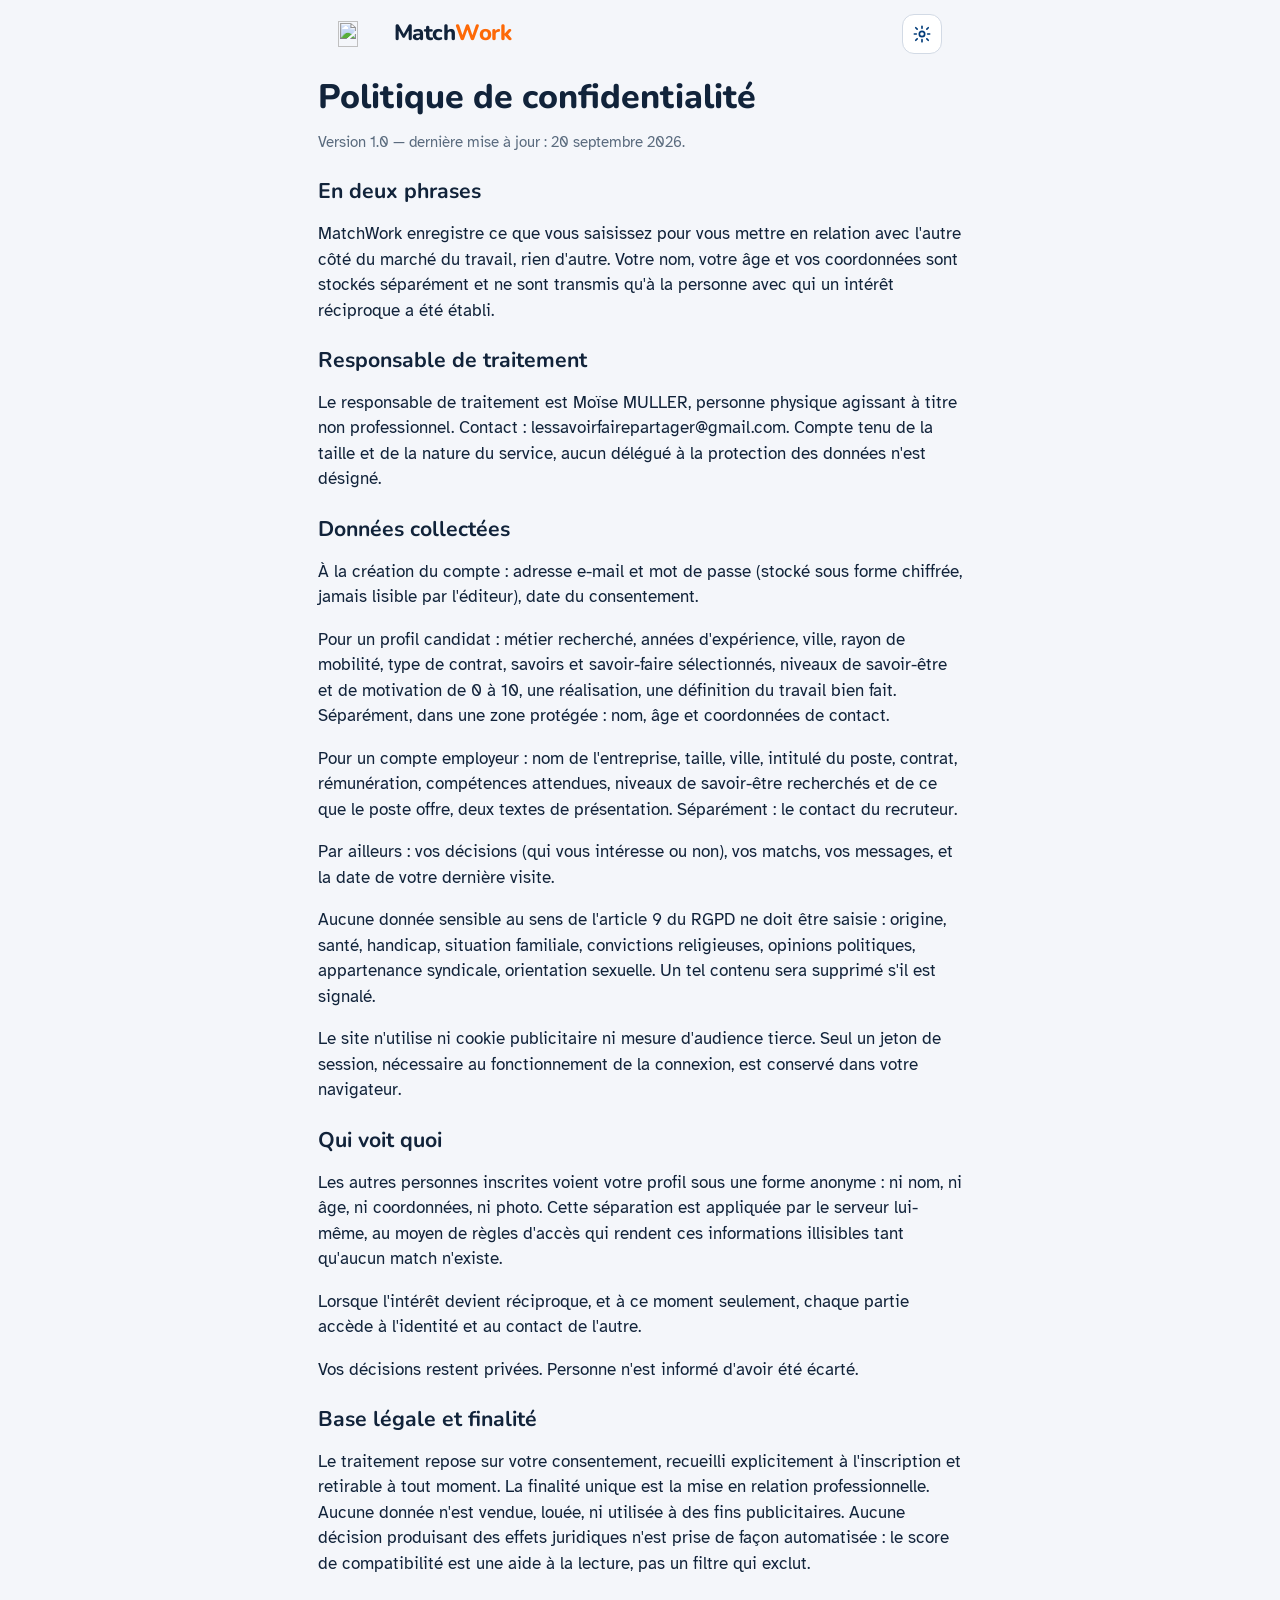
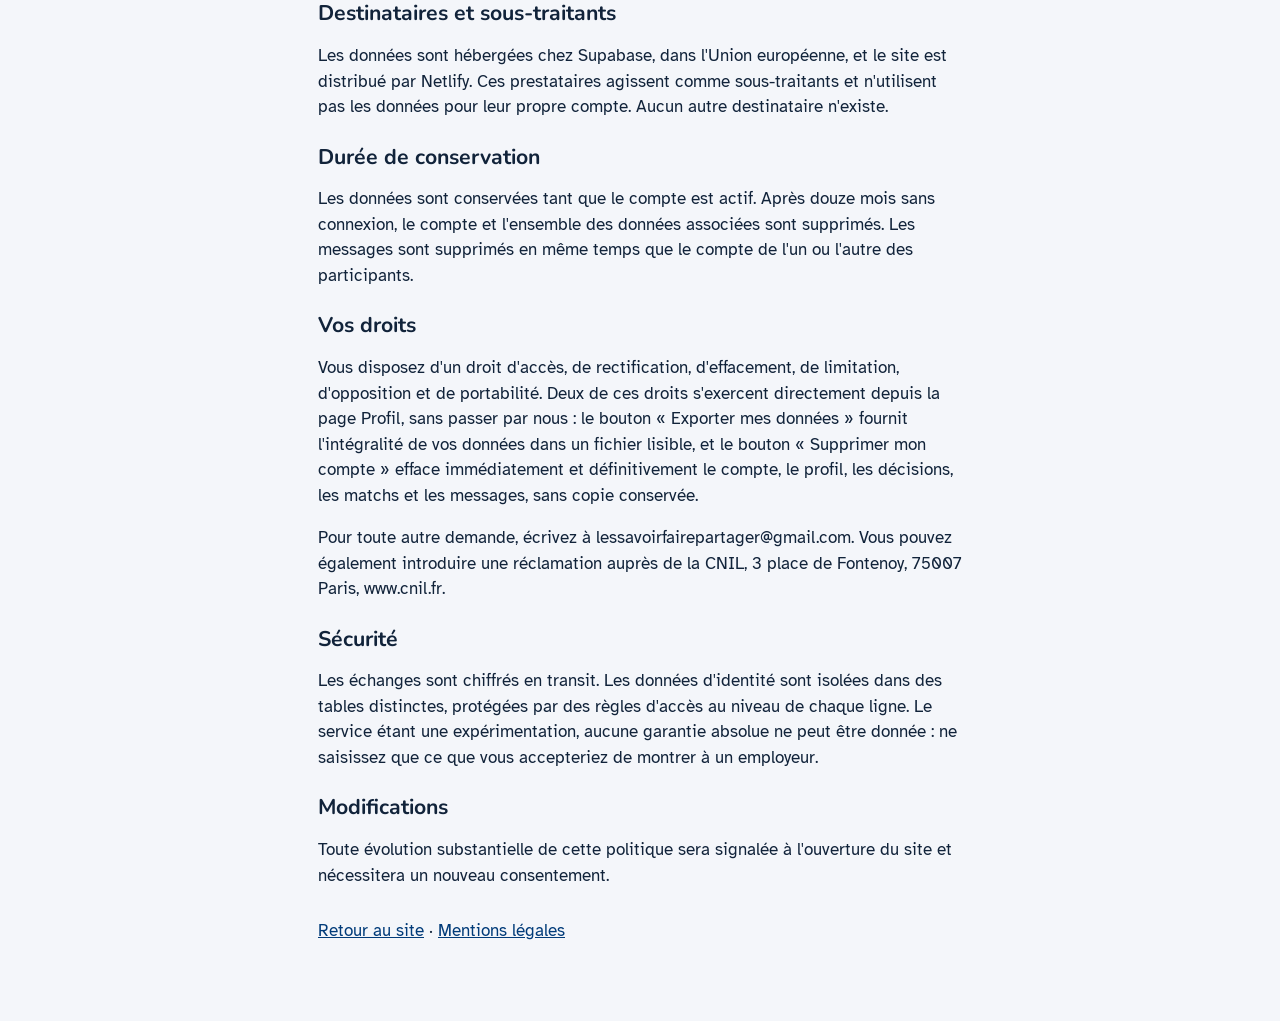
==== commit 395dc640: "Add files via upload" ====
--- a/confidentialite.html
+++ b/confidentialite.html
@@ -9,11 +9,16 @@
 <link rel="preconnect" href="https://fonts.googleapis.com">
 <link rel="preconnect" href="https://fonts.gstatic.com" crossorigin>
 <link href="https://fonts.googleapis.com/css2?family=Nunito:wght@600;700;800&family=Atkinson+Hyperlegible:wght@400;700&display=swap" rel="stylesheet">
+<link rel="manifest" href="manifest.webmanifest">
+<link rel="apple-touch-icon" href="apple-touch-icon.png">
+<script>(function(){try{var t=localStorage.getItem('mw-theme')||'auto';if(t!=='auto')document.documentElement.setAttribute('data-theme',t);
+var z=parseInt(localStorage.getItem('mw-zoom')||'17',10);if(z)document.documentElement.style.fontSize=z+'px';
+if(localStorage.getItem('mw-dys')==='1')document.addEventListener('DOMContentLoaded',function(){document.body.classList.add('dys')});}catch(e){}})();</script>
 <link rel="stylesheet" href="style.css">
 </head>
 <body>
 <header class="bar"><a class="logo" href="index.html" style="text-decoration:none;color:inherit">
-  <svg viewBox="0 0 88 76" aria-hidden="true"><circle cx="24" cy="14" r="10.5" fill="var(--steel)"/><circle cx="64" cy="14" r="10.5" fill="var(--sawdust)"/><path d="M22 28 H30 A14 14 0 0 1 44 42 V44 A7 7 0 0 1 44 58 V60 A14 14 0 0 1 30 74 H22 A23 23 0 0 1 22 28 Z" fill="var(--steel)"/><path d="M69 28 H61 A14 14 0 0 0 47 42 V44 A7 7 0 0 1 47 58 V60 A14 14 0 0 0 61 74 H69 A23 23 0 0 0 69 28 Z" fill="var(--sawdust)"/></svg><span>Match<span class="o">Work</span></span></a></header>
+  <img src="logo-mark.svg" alt="" width="34" height="19"><span>Match<span class="o">Work</span></span></a></header>
 
 <main class="legal">
 <h1>Politique de confidentialité</h1>
@@ -60,5 +65,6 @@
 
 <p style="margin-top:30px"><a href="index.html">Retour au site</a> · <a href="mentions-legales.html">Mentions légales</a></p>
 </main>
+<script src="a11y.js"></script>
 </body>
 </html>
--- a/style.css
+++ b/style.css
@@ -18,9 +18,9 @@
     --dim1:#6BA6E8;--dim2:#FF8534;--dim3:#84B8EA;
 }
 *,*::before,*::after{box-sizing:border-box}
-html{height:100%;scroll-padding-top:env(safe-area-inset-top,0px)}
+html{height:100%;font-size:17px;scroll-padding-top:env(safe-area-inset-top,0px)}
 body{margin:0;min-height:100%;background:var(--paper);color:var(--ink);
-  font-family:"Atkinson Hyperlegible",system-ui,-apple-system,"Segoe UI",sans-serif;font-size:17px;line-height:1.5}
+  font-family:"Atkinson Hyperlegible",system-ui,-apple-system,"Segoe UI",sans-serif;font-size:1rem;line-height:1.5}
 h1,h2,h3,h4{font-family:"Nunito","Atkinson Hyperlegible",system-ui,sans-serif;line-height:1.12;margin:0}
 a{color:var(--steel)}
 button,input,select,textarea{font:inherit;color:inherit}
@@ -30,7 +30,7 @@
 .wrap{max-width:600px;margin:0 auto;padding:0 18px 116px}
 header.bar{display:flex;align-items:center;justify-content:space-between;padding:14px 18px;max-width:640px;margin:0 auto}
 .logo{display:flex;align-items:center;gap:9px;font-family:"Nunito",sans-serif;font-weight:800;font-size:1.3rem;letter-spacing:-.02em;background:none;border:0;padding:0;cursor:pointer;color:var(--steel)}
-.logo svg{width:30px;height:26px;flex:none}
+.logo svg,.logo img{width:auto;height:26px;flex:none}
 .logo .o{color:var(--sawdust)}
 .linkbtn{background:none;border:0;color:var(--steel);text-decoration:underline;text-underline-offset:3px;cursor:pointer;padding:6px 0;font-size:.95rem}
 .foot{text-align:center;color:var(--muted);font-size:.85rem;padding:0 18px 92px;max-width:640px;margin:0 auto}
@@ -160,11 +160,11 @@
 .modal .box{background:var(--card);border-radius:18px;padding:26px 22px;max-width:400px;width:100%;text-align:center}
 .modal h2{font-size:1.9rem;font-weight:800;margin:6px 0 8px}
 .modal p{color:var(--muted);margin:0 0 18px}
-.fit{width:170px;height:auto;display:block;margin:0 auto}
-.fit .right{animation:slide 1s cubic-bezier(.2,.8,.2,1) .15s both;transform-origin:center}
-@keyframes slide{from{transform:translateX(34px)}to{transform:translateX(0)}}
+.fit{width:180px;height:auto;display:block;margin:0 auto;animation:pop .5s cubic-bezier(.2,1.4,.4,1) both}
+
+@keyframes pop{from{transform:scale(.55);opacity:0}to{transform:scale(1);opacity:1}}
 .toast{position:fixed;left:50%;bottom:calc(84px + env(safe-area-inset-bottom,0px));transform:translateX(-50%);background:var(--ink);color:var(--paper);padding:10px 16px;border-radius:10px;font-size:.92rem;z-index:60;max-width:90vw;text-align:center}
-@media (prefers-reduced-motion: reduce){.fit .right{animation:none}.card.fly{transition:none}}
+@media (prefers-reduced-motion: reduce){.fit{animation:none}.card.fly{transition:none}}
 
 /* Pages légales */
 .legal{max-width:680px;margin:0 auto;padding:10px 18px 60px}
@@ -173,3 +173,28 @@
 .legal p,.legal li{color:var(--ink)}
 .legal .maj{color:var(--muted);font-size:.9rem}
 .legal .todo{background:var(--chip);border-left:4px solid var(--sawdust);padding:10px 14px;margin:14px 0;font-size:.92rem}
+
+
+/* ---- Barre affichage et accessibilité ---- */
+.sr{position:absolute;width:1px;height:1px;overflow:hidden;clip:rect(0 0 0 0);white-space:nowrap}
+header.bar{gap:10px}
+.tools{position:relative;margin-left:auto}
+.toolbtn{width:40px;height:40px;display:grid;place-items:center;border:1.5px solid var(--line);background:var(--card);color:var(--steel);border-radius:12px;cursor:pointer}
+.toolbtn[aria-expanded="true"]{border-color:var(--steel)}
+.panel{position:absolute;right:0;top:48px;width:250px;background:var(--card);border:1.5px solid var(--line);border-radius:16px;padding:14px;z-index:40;box-shadow:0 10px 30px rgba(9,20,33,.18)}
+.panel .plab{margin:0 0 6px;font-size:.82rem;font-weight:700;color:var(--muted);text-transform:uppercase;letter-spacing:.04em}
+.panel .seg{display:flex;gap:4px;background:var(--chip);padding:4px;border-radius:11px;margin-bottom:14px}
+.panel .seg button{flex:1;padding:8px 4px;border:0;background:none;border-radius:8px;font-size:.9rem;font-weight:700;color:var(--muted);cursor:pointer}
+.panel .seg button[aria-pressed="true"]{background:var(--card);color:var(--steel);box-shadow:0 1px 3px rgba(0,0,0,.12)}
+.panel .zoom{display:flex;align-items:center;gap:8px;margin-bottom:14px}
+.panel .zoom button{width:44px;height:40px;border:1.5px solid var(--line);background:var(--card);border-radius:10px;font-weight:800;cursor:pointer;color:var(--steel)}
+.panel .zoom output{flex:1;text-align:center;font-weight:700;font-size:.92rem}
+.panel .install{width:100%;padding:11px;border:0;border-radius:11px;background:var(--sawdust);color:#fff;font-weight:700;cursor:pointer}
+.panel .phint{margin:10px 0 0;font-size:.82rem;color:var(--muted)}
+
+/* ---- Mode dys ---- */
+body.dys{font-family:"Atkinson Hyperlegible",system-ui,sans-serif;letter-spacing:.045em;word-spacing:.18em;line-height:1.85}
+body.dys h1,body.dys h2,body.dys h3,body.dys h4,body.dys .logo,body.dys legend,body.dys .card h2{font-family:"Atkinson Hyperlegible",system-ui,sans-serif;letter-spacing:.02em;line-height:1.35}
+body.dys p,body.dys li{max-width:62ch;text-align:left}
+body.dys .lead,body.dys .small,body.dys .dimhint{line-height:1.8}
+body.dys .tag,body.dys .chip{letter-spacing:.02em}
